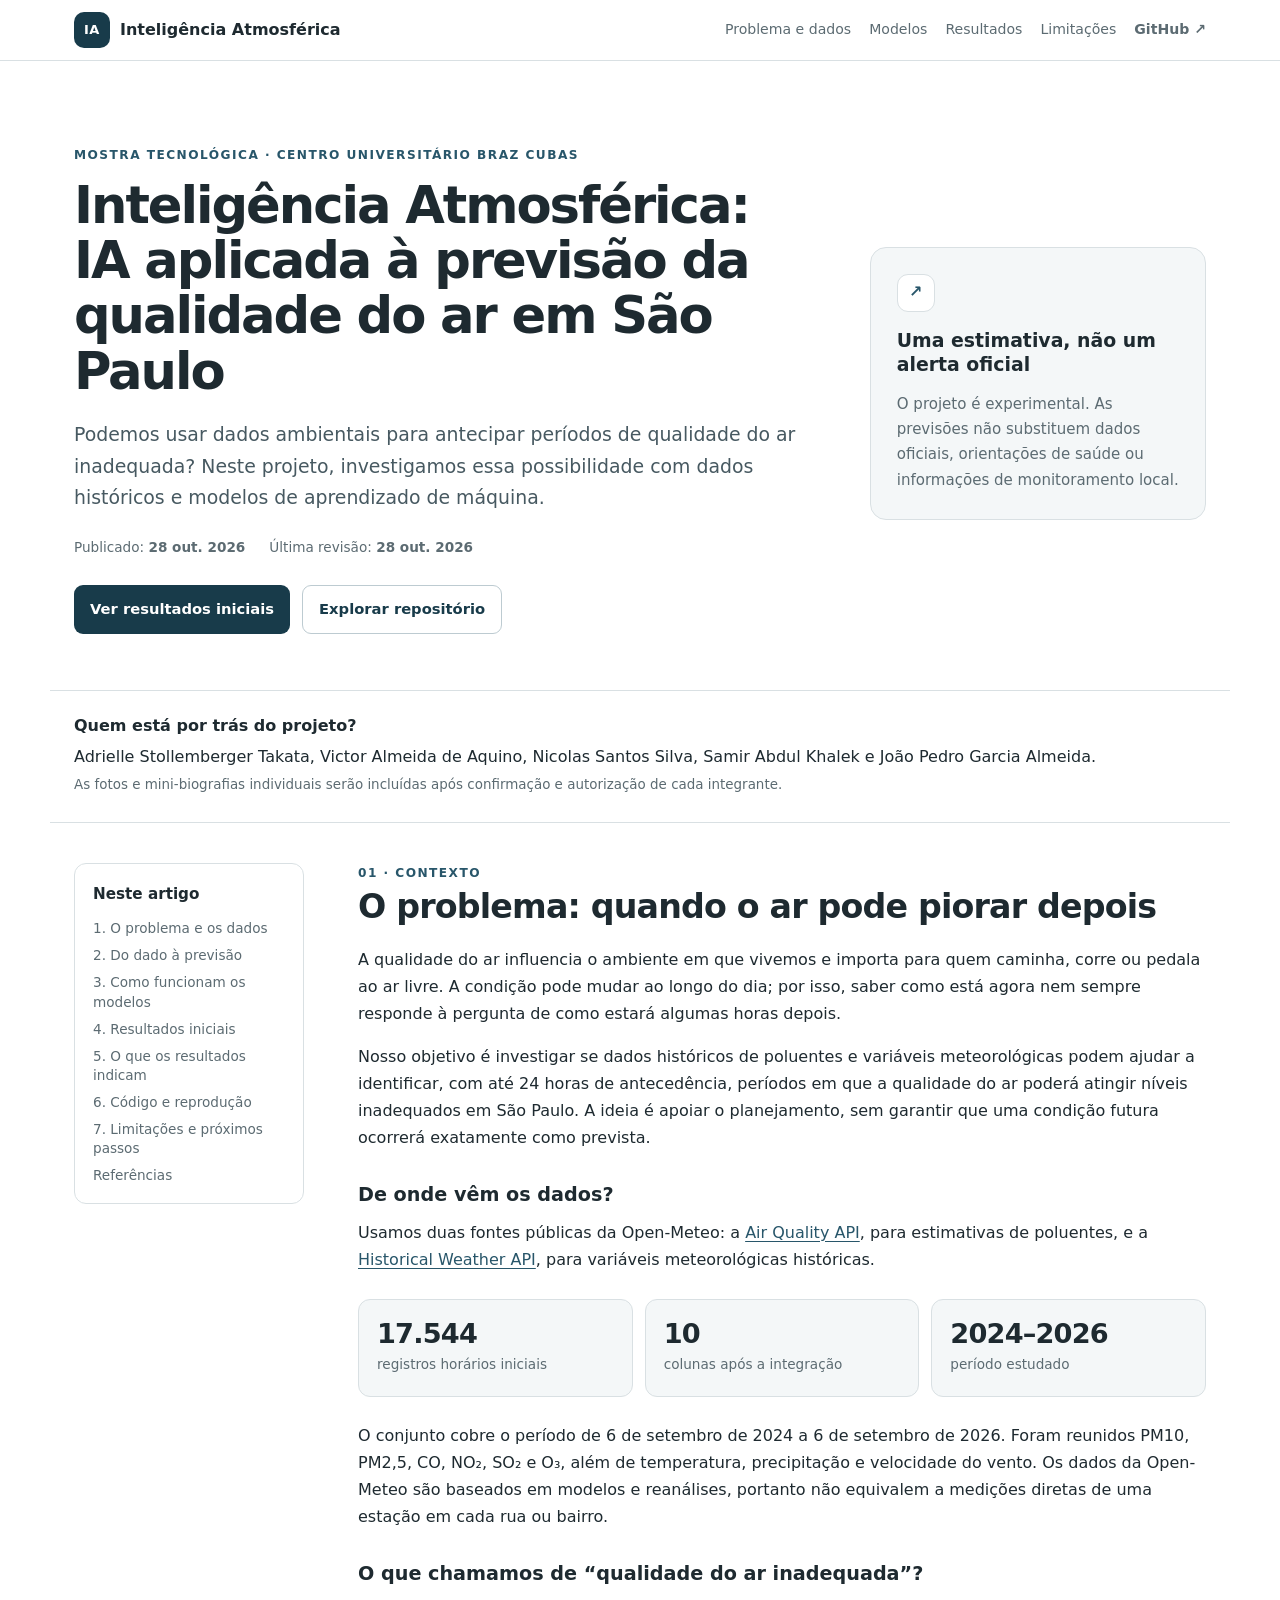
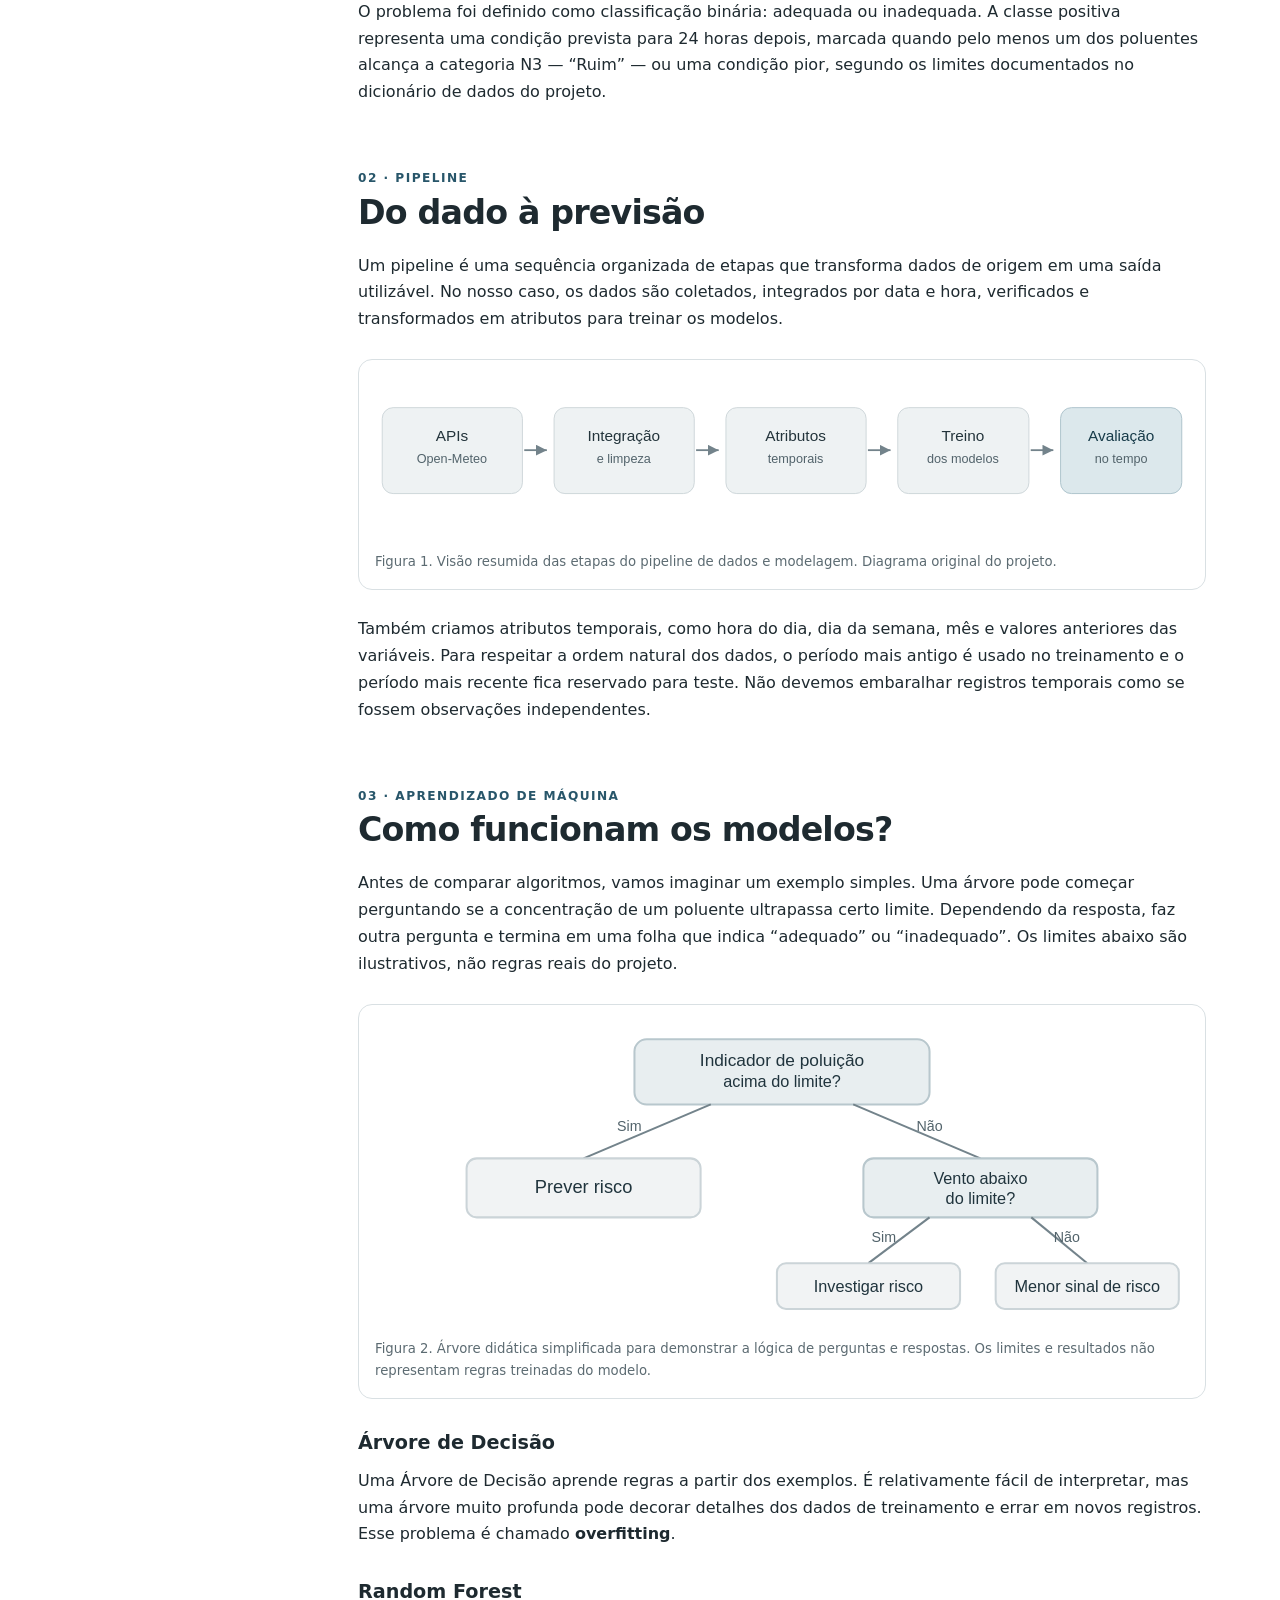
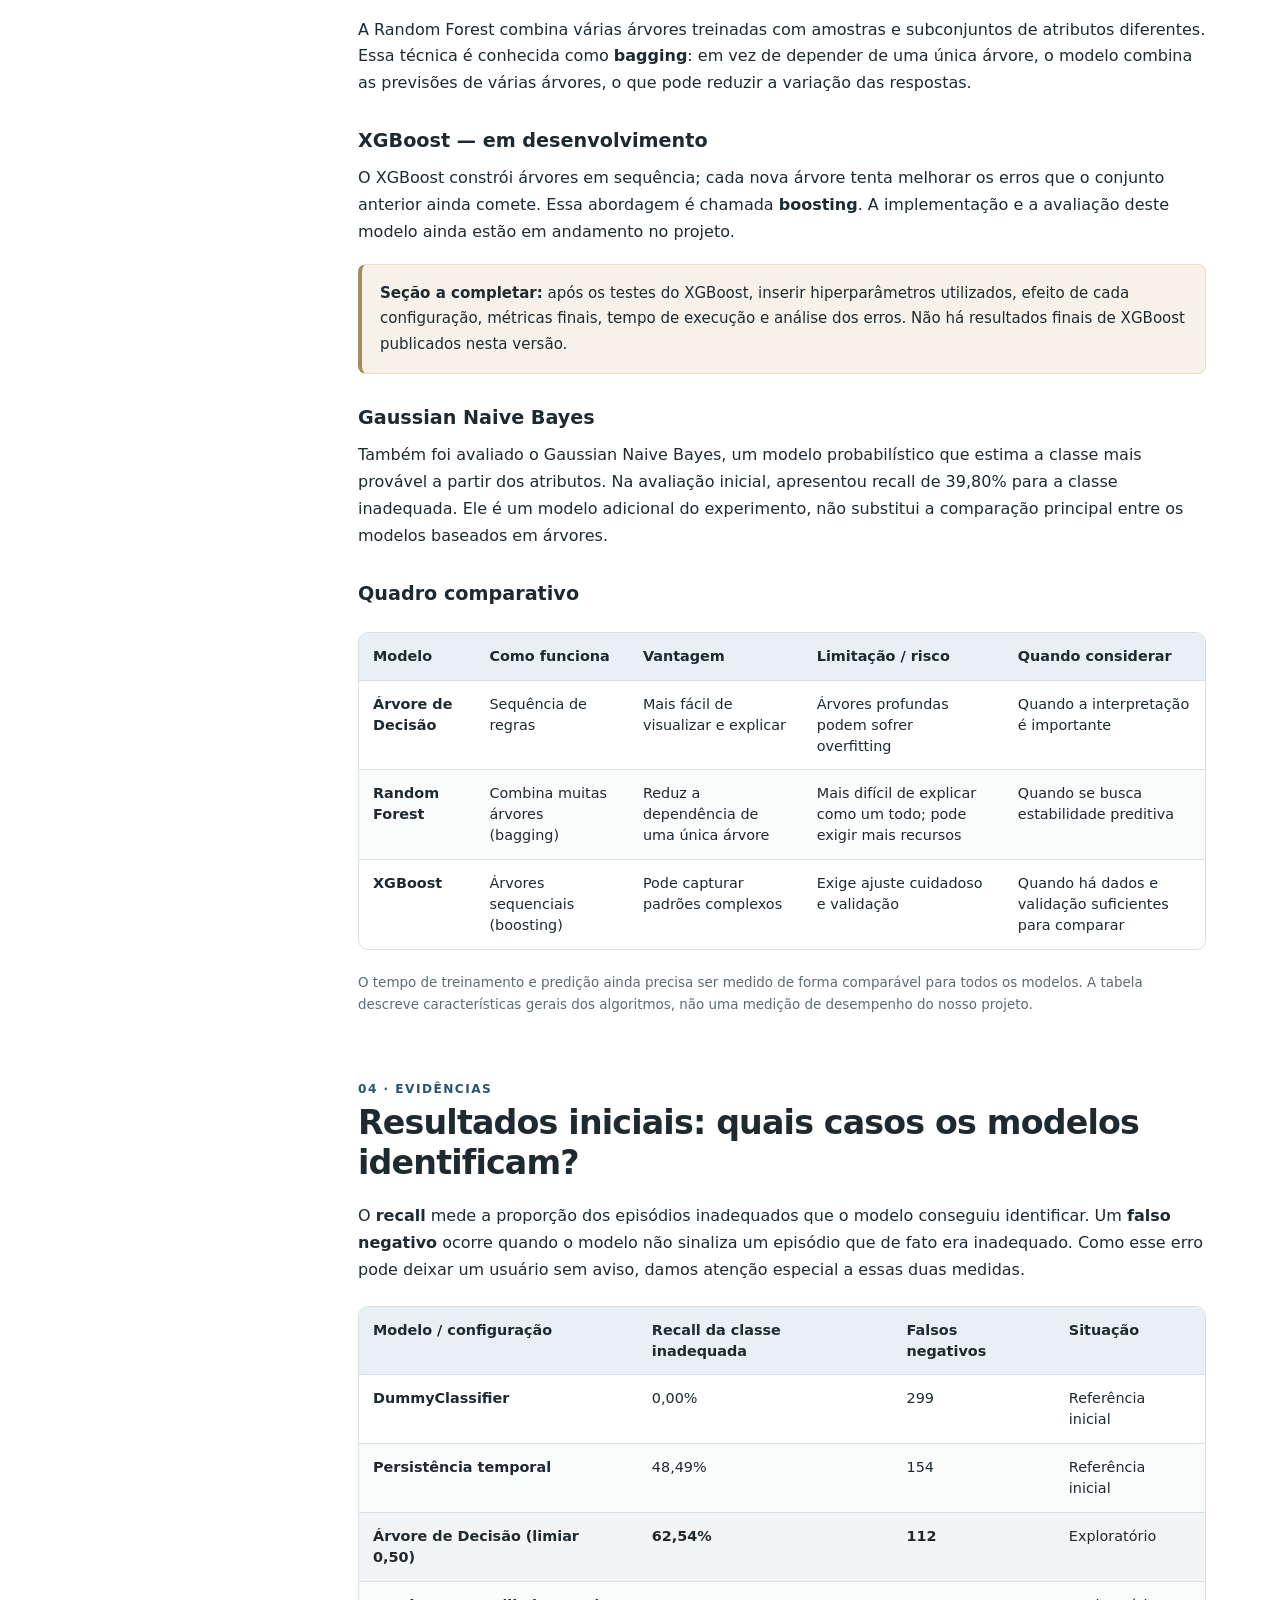
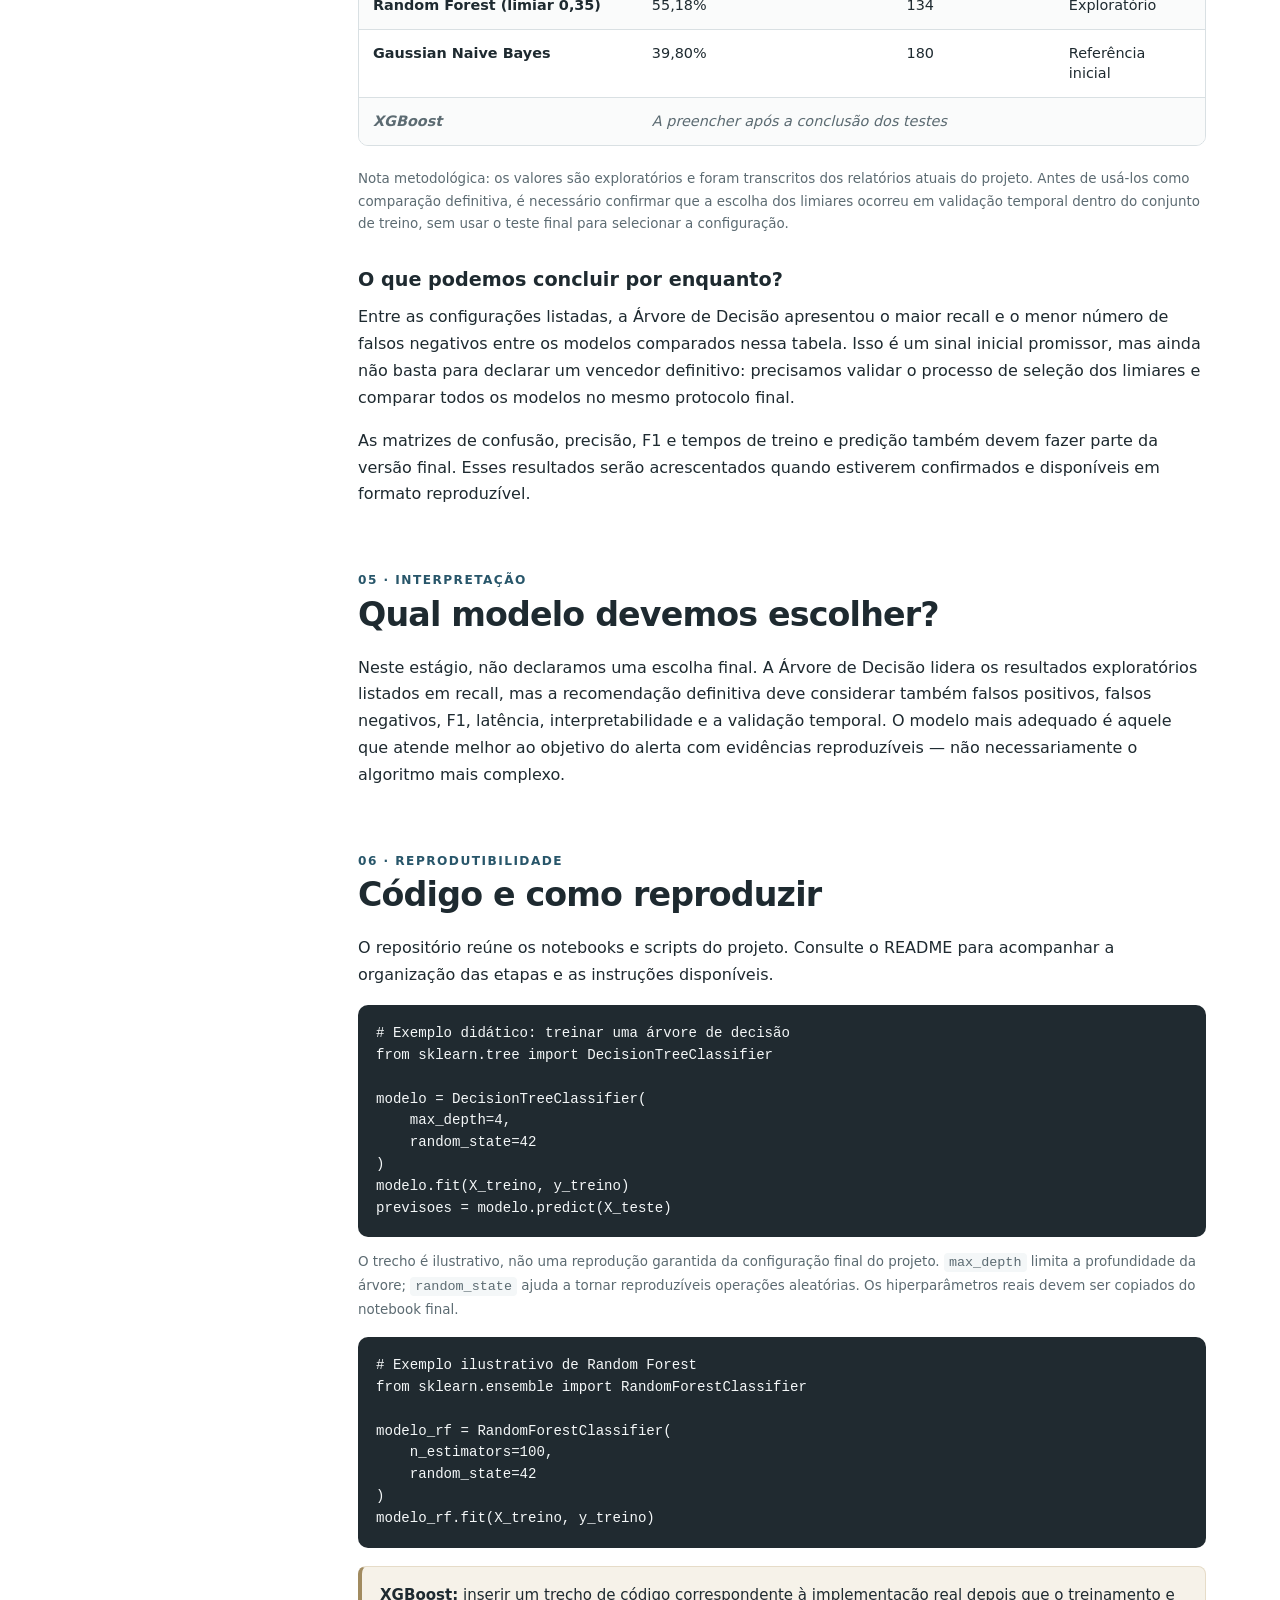
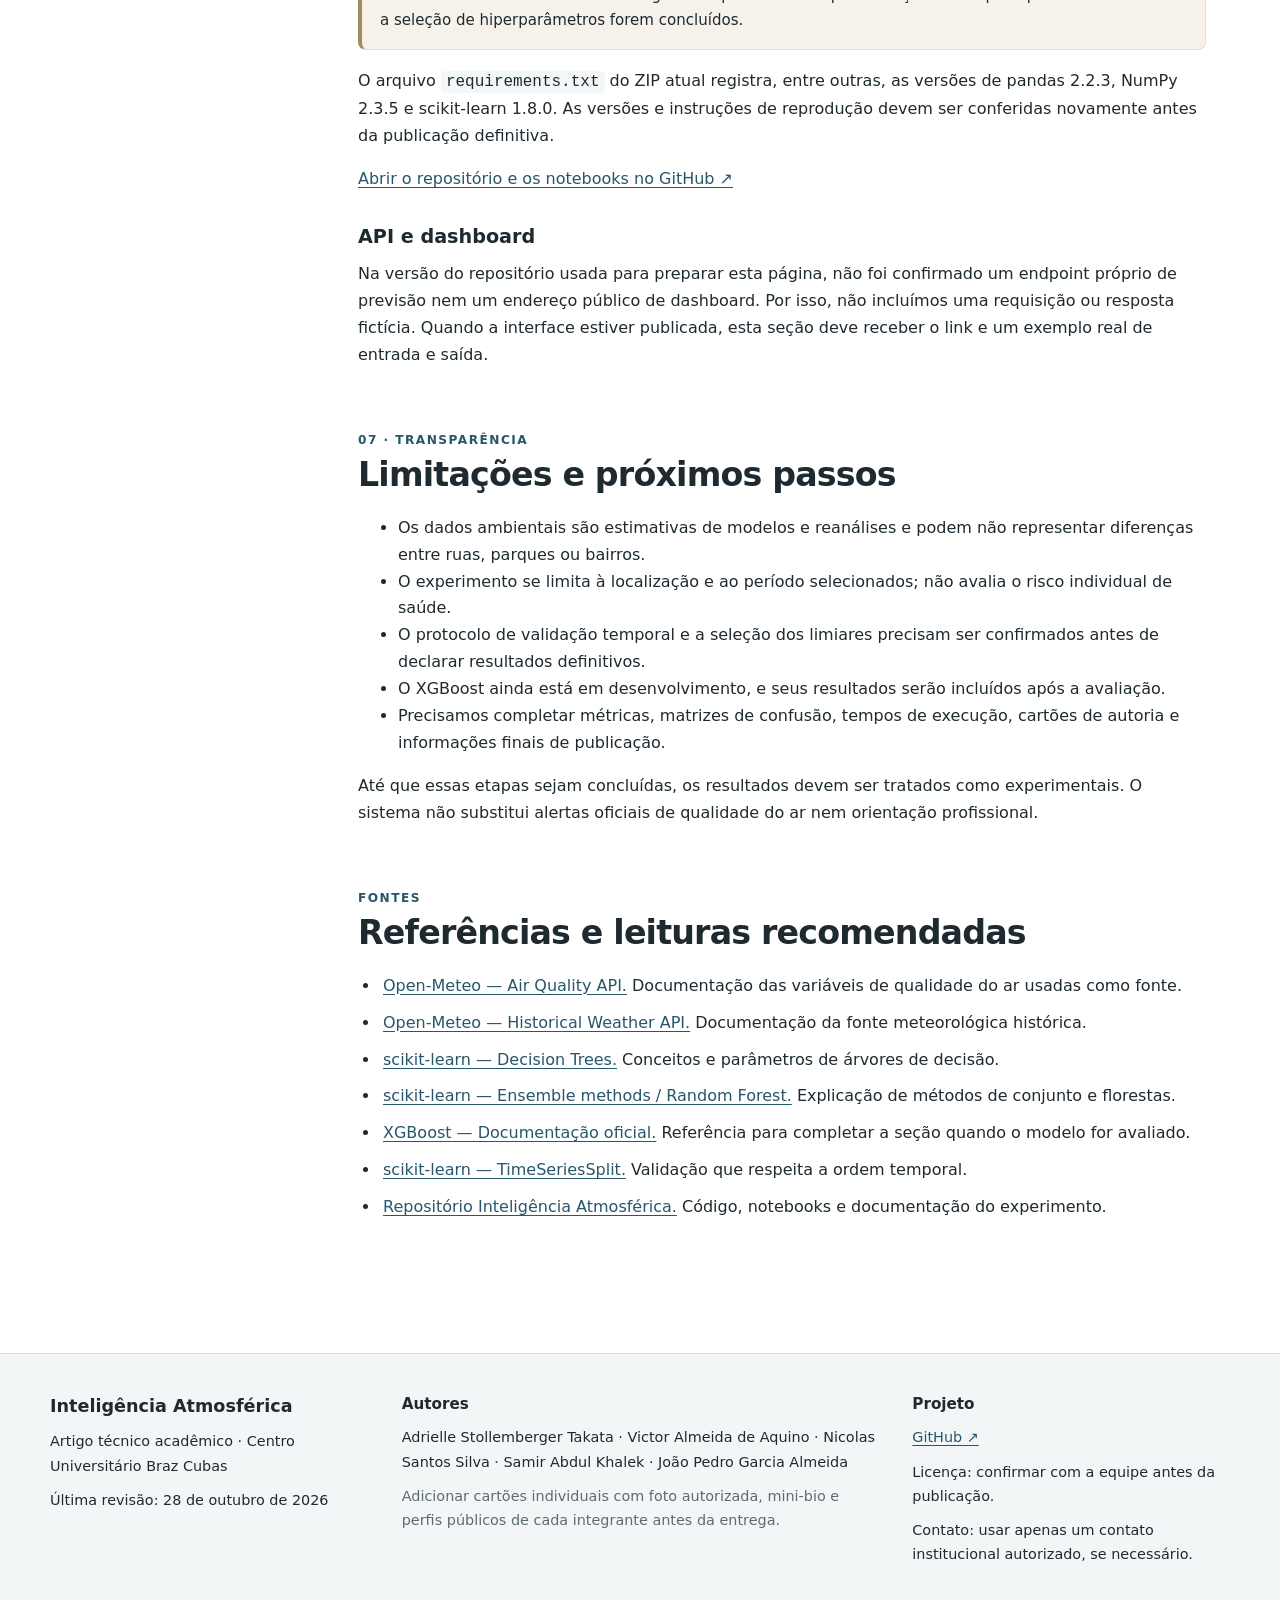
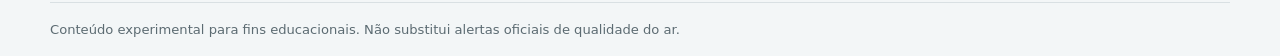
==== docs/artigo/docs/index.html @ bca24d0a "Adiciona artigo sobre inteligencia atmosferica" ====
<!doctype html>
<html lang="pt-BR">
<head>
  <meta charset="utf-8">
  <meta name="viewport" content="width=device-width, initial-scale=1">
  <meta name="description" content="Projeto acadêmico que investiga o uso de dados ambientais e aprendizado de máquina para antecipar períodos de qualidade do ar inadequada em São Paulo.">
  <title>Inteligência Atmosférica | Previsão da qualidade do ar</title>
  <link rel="stylesheet" href="assets/style.css">
</head>
<body>
  <a class="skip-link" href="#conteudo">Pular para o conteúdo</a>
  <header class="site-header">
    <div class="nav-wrap">
      <a class="brand" href="#inicio" aria-label="Inteligência Atmosférica, início">
        <span class="brand-mark" aria-hidden="true">IA</span>
        <span>Inteligência Atmosférica</span>
      </a>
      <button class="menu-toggle" aria-expanded="false" aria-controls="site-nav">Menu</button>
      <nav id="site-nav" aria-label="Navegação principal">
        <a href="#problema">Problema e dados</a>
        <a href="#modelos">Modelos</a>
        <a href="#resultados">Resultados</a>
        <a href="#limitacoes">Limitações</a>
        <a class="nav-link" href="https://github.com/Adri22K/Projeto-TrilhaB" target="_blank" rel="noopener noreferrer">GitHub ↗</a>
        <!-- Adicionar link do dashboard quando estiver publicado. -->
      </nav>
    </div>
  </header>

  <main id="conteudo">
    <section class="hero" id="inicio">
      <div class="hero-copy">
        <p class="eyebrow">Mostra Tecnológica · Centro Universitário Braz Cubas</p>
        <h1>Inteligência Atmosférica: IA aplicada à previsão da qualidade do ar em São Paulo</h1>
        <p class="hero-lead">Podemos usar dados ambientais para antecipar períodos de qualidade do ar inadequada? Neste projeto, investigamos essa possibilidade com dados históricos e modelos de aprendizado de máquina.</p>
        <div class="meta-line"><span>Publicado: <strong>28 out. 2026</strong></span><span>Última revisão: <strong>28 out. 2026</strong></span></div>
        <div class="hero-actions">
          <a class="button button-primary" href="#resultados">Ver resultados iniciais</a>
          <a class="button button-secondary" href="https://github.com/Adri22K/Projeto-TrilhaB" target="_blank" rel="noopener noreferrer">Explorar repositório</a>
        </div>
      </div>
      <aside class="hero-note">
        <span class="note-icon" aria-hidden="true">↗</span>
        <h2>Uma estimativa, não um alerta oficial</h2>
        <p>O projeto é experimental. As previsões não substituem dados oficiais, orientações de saúde ou informações de monitoramento local.</p>
      </aside>
    </section>

    <section class="authors-strip" aria-labelledby="autores-abertura">
      <h2 id="autores-abertura">Quem está por trás do projeto?</h2>
      <p>Adrielle Stollemberger Takata, Victor Almeida de Aquino, Nicolas Santos Silva, Samir Abdul Khalek e João Pedro Garcia Almeida.</p>
      <p class="small-note">As fotos e mini-biografias individuais serão incluídas após confirmação e autorização de cada integrante.</p>
    </section>

    <div class="content-grid">
      <aside class="toc">
        <h2>Neste artigo</h2>
        <nav aria-label="Índice do artigo">
          <a href="#problema">1. O problema e os dados</a>
          <a href="#pipeline">2. Do dado à previsão</a>
          <a href="#modelos">3. Como funcionam os modelos</a>
          <a href="#resultados">4. Resultados iniciais</a>
          <a href="#recomendacao">5. O que os resultados indicam</a>
          <a href="#reproducao">6. Código e reprodução</a>
          <a href="#limitacoes">7. Limitações e próximos passos</a>
          <a href="#referencias">Referências</a>
        </nav>
      </aside>

      <article class="article">
        <section id="problema">
          <p class="section-kicker">01 · Contexto</p>
          <h2>O problema: quando o ar pode piorar depois</h2>
          <p>A qualidade do ar influencia o ambiente em que vivemos e importa para quem caminha, corre ou pedala ao ar livre. A condição pode mudar ao longo do dia; por isso, saber como está agora nem sempre responde à pergunta de como estará algumas horas depois.</p>
          <p>Nosso objetivo é investigar se dados históricos de poluentes e variáveis meteorológicas podem ajudar a identificar, com até 24 horas de antecedência, períodos em que a qualidade do ar poderá atingir níveis inadequados em São Paulo. A ideia é apoiar o planejamento, sem garantir que uma condição futura ocorrerá exatamente como prevista.</p>
          <h3>De onde vêm os dados?</h3>
          <p>Usamos duas fontes públicas da Open-Meteo: a <a href="https://open-meteo.com/en/docs/air-quality-api" target="_blank" rel="noopener noreferrer">Air Quality API</a>, para estimativas de poluentes, e a <a href="https://open-meteo.com/en/docs/historical-weather-api" target="_blank" rel="noopener noreferrer">Historical Weather API</a>, para variáveis meteorológicas históricas.</p>
          <div class="stat-row">
            <div class="stat"><strong>17.544</strong><span>registros horários iniciais</span></div>
            <div class="stat"><strong>10</strong><span>colunas após a integração</span></div>
            <div class="stat"><strong>2024–2026</strong><span>período estudado</span></div>
          </div>
          <p>O conjunto cobre o período de 6 de setembro de 2024 a 6 de setembro de 2026. Foram reunidos PM10, PM2,5, CO, NO₂, SO₂ e O₃, além de temperatura, precipitação e velocidade do vento. Os dados da Open-Meteo são baseados em modelos e reanálises, portanto não equivalem a medições diretas de uma estação em cada rua ou bairro.</p>
          <h3>O que chamamos de “qualidade do ar inadequada”?</h3>
          <p>O problema foi definido como classificação binária: adequada ou inadequada. A classe positiva representa uma condição prevista para 24 horas depois, marcada quando pelo menos um dos poluentes alcança a categoria N3 — “Ruim” — ou uma condição pior, segundo os limites documentados no dicionário de dados do projeto.</p>
        </section>

        <section id="pipeline">
          <p class="section-kicker">02 · Pipeline</p>
          <h2>Do dado à previsão</h2>
          <p>Um pipeline é uma sequência organizada de etapas que transforma dados de origem em uma saída utilizável. No nosso caso, os dados são coletados, integrados por data e hora, verificados e transformados em atributos para treinar os modelos.</p>
          <figure class="diagram">
            <svg viewBox="0 0 900 180" role="img" aria-labelledby="pipeline-title pipeline-desc">
              <title id="pipeline-title">Etapas do pipeline do Inteligência Atmosférica</title>
              <desc id="pipeline-desc">Fluxo da coleta em APIs públicas para integração e tratamento, criação de atributos, treinamento e avaliação temporal dos modelos.</desc>
              <defs><marker id="arrow" markerWidth="8" markerHeight="8" refX="6" refY="3" orient="auto"><path d="M0,0 L6,3 L0,6 Z" fill="#73838b"/></marker></defs>
              <g font-family="Arial, sans-serif" font-size="17" text-anchor="middle">
                <rect x="8" y="35" width="155" height="95" rx="12" fill="#eef2f3" stroke="#cbd4d8"/><text x="85" y="72" fill="#23343b">APIs</text><text x="85" y="96" fill="#52636b" font-size="14">Open-Meteo</text>
                <path d="M165 82 H190" stroke="#73838b" stroke-width="2" marker-end="url(#arrow)"/>
                <rect x="198" y="35" width="155" height="95" rx="12" fill="#eef2f3" stroke="#cbd4d8"/><text x="275" y="72" fill="#23343b">Integração</text><text x="275" y="96" fill="#52636b" font-size="14">e limpeza</text>
                <path d="M355 82 H380" stroke="#73838b" stroke-width="2" marker-end="url(#arrow)"/>
                <rect x="388" y="35" width="155" height="95" rx="12" fill="#eef2f3" stroke="#cbd4d8"/><text x="465" y="72" fill="#23343b">Atributos</text><text x="465" y="96" fill="#52636b" font-size="14">temporais</text>
                <path d="M545 82 H570" stroke="#73838b" stroke-width="2" marker-end="url(#arrow)"/>
                <rect x="578" y="35" width="145" height="95" rx="12" fill="#eef2f3" stroke="#cbd4d8"/><text x="650" y="72" fill="#23343b">Treino</text><text x="650" y="96" fill="#52636b" font-size="14">dos modelos</text>
                <path d="M725 82 H750" stroke="#73838b" stroke-width="2" marker-end="url(#arrow)"/>
                <rect x="758" y="35" width="134" height="95" rx="12" fill="#dce8ec" stroke="#a9c0c9"/><text x="825" y="72" fill="#173b49">Avaliação</text><text x="825" y="96" fill="#52636b" font-size="14">no tempo</text>
              </g>
            </svg>
            <figcaption>Figura 1. Visão resumida das etapas do pipeline de dados e modelagem. Diagrama original do projeto.</figcaption>
          </figure>
          <p>Também criamos atributos temporais, como hora do dia, dia da semana, mês e valores anteriores das variáveis. Para respeitar a ordem natural dos dados, o período mais antigo é usado no treinamento e o período mais recente fica reservado para teste. Não devemos embaralhar registros temporais como se fossem observações independentes.</p>
        </section>

        <section id="modelos">
          <p class="section-kicker">03 · Aprendizado de máquina</p>
          <h2>Como funcionam os modelos?</h2>
          <p>Antes de comparar algoritmos, vamos imaginar um exemplo simples. Uma árvore pode começar perguntando se a concentração de um poluente ultrapassa certo limite. Dependendo da resposta, faz outra pergunta e termina em uma folha que indica “adequado” ou “inadequado”. Os limites abaixo são ilustrativos, não regras reais do projeto.</p>
          <figure class="diagram">
            <svg viewBox="0 0 800 300" role="img" aria-labelledby="tree-title tree-desc">
              <title id="tree-title">Exemplo ilustrativo de uma pequena árvore de decisão</title>
              <desc id="tree-desc">Um nó pergunta se um indicador de poluição está acima de um limite ilustrativo. Se sim, a previsão é risco; se não, pergunta se a velocidade do vento é baixa. As folhas apresentam risco ou condição possivelmente adequada.</desc>
              <g font-family="Arial, sans-serif" text-anchor="middle">
                <rect x="255" y="18" width="290" height="64" rx="12" fill="#e8eef0" stroke="#b8c7cd" stroke-width="2"/>
                <text x="400" y="44" font-size="17" fill="#20343d">Indicador de poluição</text><text x="400" y="65" font-size="16" fill="#20343d">acima do limite?</text>
                <path d="M330 82 L205 135" stroke="#73838b" stroke-width="2"/><path d="M470 82 L595 135" stroke="#73838b" stroke-width="2"/>
                <text x="250" y="108" font-size="14" fill="#52636b">Sim</text><text x="545" y="108" font-size="14" fill="#52636b">Não</text>
                <rect x="90" y="135" width="230" height="58" rx="10" fill="#f1f3f4" stroke="#cbd4d8" stroke-width="2"/><text x="205" y="169" font-size="18" fill="#20343d">Prever risco</text>
                <rect x="480" y="135" width="230" height="58" rx="10" fill="#e8eef0" stroke="#b8c7cd" stroke-width="2"/><text x="595" y="160" font-size="16" fill="#20343d">Vento abaixo</text><text x="595" y="180" font-size="16" fill="#20343d">do limite?</text>
                <path d="M545 193 L485 238" stroke="#73838b" stroke-width="2"/><path d="M645 193 L700 238" stroke="#73838b" stroke-width="2"/>
                <text x="500" y="217" font-size="14" fill="#52636b">Sim</text><text x="680" y="217" font-size="14" fill="#52636b">Não</text>
                <rect x="395" y="238" width="180" height="45" rx="9" fill="#f1f3f4" stroke="#cbd4d8" stroke-width="2"/><text x="485" y="266" font-size="16" fill="#20343d">Investigar risco</text>
                <rect x="610" y="238" width="180" height="45" rx="9" fill="#f1f3f4" stroke="#cbd4d8" stroke-width="2"/><text x="700" y="266" font-size="16" fill="#20343d">Menor sinal de risco</text>
              </g>
            </svg>
            <figcaption>Figura 2. Árvore didática simplificada para demonstrar a lógica de perguntas e respostas. Os limites e resultados não representam regras treinadas do modelo.</figcaption>
          </figure>
          <h3>Árvore de Decisão</h3>
          <p>Uma Árvore de Decisão aprende regras a partir dos exemplos. É relativamente fácil de interpretar, mas uma árvore muito profunda pode decorar detalhes dos dados de treinamento e errar em novos registros. Esse problema é chamado <strong>overfitting</strong>.</p>
          <h3>Random Forest</h3>
          <p>A Random Forest combina várias árvores treinadas com amostras e subconjuntos de atributos diferentes. Essa técnica é conhecida como <strong>bagging</strong>: em vez de depender de uma única árvore, o modelo combina as previsões de várias árvores, o que pode reduzir a variação das respostas.</p>
          <h3>XGBoost — em desenvolvimento</h3>
          <p>O XGBoost constrói árvores em sequência; cada nova árvore tenta melhorar os erros que o conjunto anterior ainda comete. Essa abordagem é chamada <strong>boosting</strong>. A implementação e a avaliação deste modelo ainda estão em andamento no projeto.</p>
          <div class="pending-box"><strong>Seção a completar:</strong> após os testes do XGBoost, inserir hiperparâmetros utilizados, efeito de cada configuração, métricas finais, tempo de execução e análise dos erros. Não há resultados finais de XGBoost publicados nesta versão.</div>
          <h3>Gaussian Naive Bayes</h3>
          <p>Também foi avaliado o Gaussian Naive Bayes, um modelo probabilístico que estima a classe mais provável a partir dos atributos. Na avaliação inicial, apresentou recall de 39,80% para a classe inadequada. Ele é um modelo adicional do experimento, não substitui a comparação principal entre os modelos baseados em árvores.</p>
          <h3>Quadro comparativo</h3>
          <div class="table-wrap">
            <table>
              <thead><tr><th>Modelo</th><th>Como funciona</th><th>Vantagem</th><th>Limitação / risco</th><th>Quando considerar</th></tr></thead>
              <tbody>
                <tr><th>Árvore de Decisão</th><td>Sequência de regras</td><td>Mais fácil de visualizar e explicar</td><td>Árvores profundas podem sofrer overfitting</td><td>Quando a interpretação é importante</td></tr>
                <tr><th>Random Forest</th><td>Combina muitas árvores (bagging)</td><td>Reduz a dependência de uma única árvore</td><td>Mais difícil de explicar como um todo; pode exigir mais recursos</td><td>Quando se busca estabilidade preditiva</td></tr>
                <tr><th>XGBoost</th><td>Árvores sequenciais (boosting)</td><td>Pode capturar padrões complexos</td><td>Exige ajuste cuidadoso e validação</td><td>Quando há dados e validação suficientes para comparar</td></tr>
              </tbody>
            </table>
          </div>
          <p class="small-note">O tempo de treinamento e predição ainda precisa ser medido de forma comparável para todos os modelos. A tabela descreve características gerais dos algoritmos, não uma medição de desempenho do nosso projeto.</p>
        </section>

        <section id="resultados">
          <p class="section-kicker">04 · Evidências</p>
          <h2>Resultados iniciais: quais casos os modelos identificam?</h2>
          <p>O <strong>recall</strong> mede a proporção dos episódios inadequados que o modelo conseguiu identificar. Um <strong>falso negativo</strong> ocorre quando o modelo não sinaliza um episódio que de fato era inadequado. Como esse erro pode deixar um usuário sem aviso, damos atenção especial a essas duas medidas.</p>
          <div class="table-wrap">
            <table>
              <thead><tr><th>Modelo / configuração</th><th>Recall da classe inadequada</th><th>Falsos negativos</th><th>Situação</th></tr></thead>
              <tbody>
                <tr><th>DummyClassifier</th><td>0,00%</td><td>299</td><td>Referência inicial</td></tr>
                <tr><th>Persistência temporal</th><td>48,49%</td><td>154</td><td>Referência inicial</td></tr>
                <tr class="highlight"><th>Árvore de Decisão (limiar 0,50)</th><td><strong>62,54%</strong></td><td><strong>112</strong></td><td>Exploratório</td></tr>
                <tr><th>Random Forest (limiar 0,35)</th><td>55,18%</td><td>134</td><td>Exploratório</td></tr>
                <tr><th>Gaussian Naive Bayes</th><td>39,80%</td><td>180</td><td>Referência inicial</td></tr>
                <tr class="pending-row"><th>XGBoost</th><td colspan="3">A preencher após a conclusão dos testes</td></tr>
              </tbody>
            </table>
          </div>
          <p class="small-note">Nota metodológica: os valores são exploratórios e foram transcritos dos relatórios atuais do projeto. Antes de usá-los como comparação definitiva, é necessário confirmar que a escolha dos limiares ocorreu em validação temporal dentro do conjunto de treino, sem usar o teste final para selecionar a configuração.</p>
          <h3>O que podemos concluir por enquanto?</h3>
          <p>Entre as configurações listadas, a Árvore de Decisão apresentou o maior recall e o menor número de falsos negativos entre os modelos comparados nessa tabela. Isso é um sinal inicial promissor, mas ainda não basta para declarar um vencedor definitivo: precisamos validar o processo de seleção dos limiares e comparar todos os modelos no mesmo protocolo final.</p>
          <p>As matrizes de confusão, precisão, F1 e tempos de treino e predição também devem fazer parte da versão final. Esses resultados serão acrescentados quando estiverem confirmados e disponíveis em formato reproduzível.</p>
        </section>

        <section id="recomendacao">
          <p class="section-kicker">05 · Interpretação</p>
          <h2>Qual modelo devemos escolher?</h2>
          <p>Neste estágio, não declaramos uma escolha final. A Árvore de Decisão lidera os resultados exploratórios listados em recall, mas a recomendação definitiva deve considerar também falsos positivos, falsos negativos, F1, latência, interpretabilidade e a validação temporal. O modelo mais adequado é aquele que atende melhor ao objetivo do alerta com evidências reproduzíveis — não necessariamente o algoritmo mais complexo.</p>
        </section>

        <section id="reproducao">
          <p class="section-kicker">06 · Reprodutibilidade</p>
          <h2>Código e como reproduzir</h2>
          <p>O repositório reúne os notebooks e scripts do projeto. Consulte o README para acompanhar a organização das etapas e as instruções disponíveis.</p>
          <pre><code># Exemplo didático: treinar uma árvore de decisão
from sklearn.tree import DecisionTreeClassifier

modelo = DecisionTreeClassifier(
    max_depth=4,
    random_state=42
)
modelo.fit(X_treino, y_treino)
previsoes = modelo.predict(X_teste)</code></pre>
          <p class="small-note">O trecho é ilustrativo, não uma reprodução garantida da configuração final do projeto. <code>max_depth</code> limita a profundidade da árvore; <code>random_state</code> ajuda a tornar reproduzíveis operações aleatórias. Os hiperparâmetros reais devem ser copiados do notebook final.</p>
          <pre><code># Exemplo ilustrativo de Random Forest
from sklearn.ensemble import RandomForestClassifier

modelo_rf = RandomForestClassifier(
    n_estimators=100,
    random_state=42
)
modelo_rf.fit(X_treino, y_treino)</code></pre>
          <div class="pending-box"><strong>XGBoost:</strong> inserir um trecho de código correspondente à implementação real depois que o treinamento e a seleção de hiperparâmetros forem concluídos.</div>
          <p>O arquivo <code>requirements.txt</code> do ZIP atual registra, entre outras, as versões de pandas 2.2.3, NumPy 2.3.5 e scikit-learn 1.8.0. As versões e instruções de reprodução devem ser conferidas novamente antes da publicação definitiva.</p>
          <p><a class="text-link" href="https://github.com/Adri22K/Projeto-TrilhaB" target="_blank" rel="noopener noreferrer">Abrir o repositório e os notebooks no GitHub ↗</a></p>
          <h3>API e dashboard</h3>
          <p>Na versão do repositório usada para preparar esta página, não foi confirmado um endpoint próprio de previsão nem um endereço público de dashboard. Por isso, não incluímos uma requisição ou resposta fictícia. Quando a interface estiver publicada, esta seção deve receber o link e um exemplo real de entrada e saída.</p>
        </section>

        <section id="limitacoes">
          <p class="section-kicker">07 · Transparência</p>
          <h2>Limitações e próximos passos</h2>
          <ul>
            <li>Os dados ambientais são estimativas de modelos e reanálises e podem não representar diferenças entre ruas, parques ou bairros.</li>
            <li>O experimento se limita à localização e ao período selecionados; não avalia o risco individual de saúde.</li>
            <li>O protocolo de validação temporal e a seleção dos limiares precisam ser confirmados antes de declarar resultados definitivos.</li>
            <li>O XGBoost ainda está em desenvolvimento, e seus resultados serão incluídos após a avaliação.</li>
            <li>Precisamos completar métricas, matrizes de confusão, tempos de execução, cartões de autoria e informações finais de publicação.</li>
          </ul>
          <p>Até que essas etapas sejam concluídas, os resultados devem ser tratados como experimentais. O sistema não substitui alertas oficiais de qualidade do ar nem orientação profissional.</p>
        </section>

        <section id="referencias">
          <p class="section-kicker">Fontes</p>
          <h2>Referências e leituras recomendadas</h2>
          <ul class="reference-list">
            <li><a href="https://open-meteo.com/en/docs/air-quality-api" target="_blank" rel="noopener noreferrer">Open-Meteo — Air Quality API.</a> Documentação das variáveis de qualidade do ar usadas como fonte.</li>
            <li><a href="https://open-meteo.com/en/docs/historical-weather-api" target="_blank" rel="noopener noreferrer">Open-Meteo — Historical Weather API.</a> Documentação da fonte meteorológica histórica.</li>
            <li><a href="https://scikit-learn.org/stable/modules/tree.html" target="_blank" rel="noopener noreferrer">scikit-learn — Decision Trees.</a> Conceitos e parâmetros de árvores de decisão.</li>
            <li><a href="https://scikit-learn.org/stable/modules/ensemble.html#forest" target="_blank" rel="noopener noreferrer">scikit-learn — Ensemble methods / Random Forest.</a> Explicação de métodos de conjunto e florestas.</li>
            <li><a href="https://xgboost.readthedocs.io/" target="_blank" rel="noopener noreferrer">XGBoost — Documentação oficial.</a> Referência para completar a seção quando o modelo for avaliado.</li>
            <li><a href="https://scikit-learn.org/stable/modules/generated/sklearn.model_selection.TimeSeriesSplit.html" target="_blank" rel="noopener noreferrer">scikit-learn — TimeSeriesSplit.</a> Validação que respeita a ordem temporal.</li>
            <li><a href="https://github.com/Adri22K/Projeto-TrilhaB" target="_blank" rel="noopener noreferrer">Repositório Inteligência Atmosférica.</a> Código, notebooks e documentação do experimento.</li>
          </ul>
        </section>
      </article>
    </div>
  </main>

  <footer class="site-footer">
    <div class="footer-grid">
      <div>
        <h2>Inteligência Atmosférica</h2>
        <p>Artigo técnico acadêmico · Centro Universitário Braz Cubas</p>
        <p>Última revisão: 28 de outubro de 2026</p>
      </div>
      <div>
        <h3>Autores</h3>
        <p>Adrielle Stollemberger Takata · Victor Almeida de Aquino · Nicolas Santos Silva · Samir Abdul Khalek · João Pedro Garcia Almeida</p>
        <p class="small-note">Adicionar cartões individuais com foto autorizada, mini-bio e perfis públicos de cada integrante antes da entrega.</p>
      </div>
      <div>
        <h3>Projeto</h3>
        <p><a href="https://github.com/Adri22K/Projeto-TrilhaB" target="_blank" rel="noopener noreferrer">GitHub ↗</a></p>
        <p>Licença: confirmar com a equipe antes da publicação.</p>
        <p>Contato: usar apenas um contato institucional autorizado, se necessário.</p>
      </div>
    </div>
    <p class="footer-bottom">Conteúdo experimental para fins educacionais. Não substitui alertas oficiais de qualidade do ar.</p>
  </footer>
  <script src="assets/script.js"></script>
</body>
</html>
---- docs/artigo/docs/assets/style.css ----
/* Inteligência Atmosférica — estilos responsivos para GitHub Pages */
:root {
  --ink: #1e2a30;
  --muted: #5c6b72;
  --line: #d9e0e3;
  --paper: #ffffff;
  --soft: #f4f7f8;
  --soft-blue: #e8f0f3;
  --accent: #28566a;
  --accent-dark: #183b4a;
  --warning: #f6f2e9;
  --max: 1180px;
}
* { box-sizing: border-box; }
html { scroll-behavior: smooth; scroll-padding-top: 88px; }
body { margin: 0; font-family: system-ui, -apple-system, BlinkMacSystemFont, "Segoe UI", sans-serif; color: var(--ink); background: var(--paper); line-height: 1.68; }
a { color: var(--accent); text-underline-offset: 3px; }
a:hover { color: var(--accent-dark); }
a:focus-visible, button:focus-visible { outline: 3px solid #8aaab7; outline-offset: 3px; }
.skip-link { position: absolute; left: -9999px; top: 8px; padding: 8px 12px; background: white; z-index: 100; }
.skip-link:focus { left: 8px; }
.site-header { background: rgba(255,255,255,.97); border-bottom: 1px solid var(--line); position: sticky; top: 0; z-index: 20; }
.nav-wrap { max-width: var(--max); margin: auto; padding: 12px 24px; display: flex; gap: 24px; align-items: center; justify-content: space-between; }
.brand { display: flex; align-items: center; gap: 10px; color: var(--ink); font-weight: 750; text-decoration: none; white-space: nowrap; }
.brand-mark { display: grid; place-items: center; width: 36px; height: 36px; border-radius: 10px; background: var(--accent-dark); color: white; font-size: 13px; letter-spacing: .04em; }
#site-nav { display: flex; align-items: center; gap: 18px; }
#site-nav a { font-size: .88rem; text-decoration: none; color: var(--muted); }
#site-nav a:hover { color: var(--accent-dark); }
.nav-link { font-weight: 700; }
.menu-toggle { display: none; background: white; border: 1px solid var(--line); border-radius: 8px; padding: 7px 10px; color: var(--ink); }
.hero { max-width: var(--max); margin: 0 auto; padding: 72px 24px 56px; display: grid; grid-template-columns: minmax(0, 1.65fr) minmax(250px, .75fr); gap: 56px; align-items: center; }
.eyebrow, .section-kicker { color: var(--accent); text-transform: uppercase; letter-spacing: .12em; font-size: .76rem; font-weight: 800; }
h1 { font-size: clamp(2.3rem, 4vw, 4rem); line-height: 1.08; letter-spacing: -.04em; margin: 12px 0 20px; max-width: 850px; }
.hero-lead { color: #475961; font-size: 1.18rem; max-width: 780px; }
.meta-line { display: flex; gap: 24px; flex-wrap: wrap; color: var(--muted); font-size: .85rem; margin: 22px 0; }
.hero-actions { display: flex; gap: 12px; flex-wrap: wrap; margin-top: 26px; }
.button { display: inline-flex; align-items: center; justify-content: center; padding: 11px 16px; border-radius: 9px; text-decoration: none; font-weight: 700; font-size: .92rem; }
.button-primary { color: white; background: var(--accent-dark); }
.button-primary:hover { color: white; background: #254f60; }
.button-secondary { color: var(--accent-dark); border: 1px solid #bdcbd1; background: white; }
.hero-note { background: var(--soft); border: 1px solid var(--line); border-radius: 16px; padding: 26px; }
.note-icon { display: inline-grid; place-items: center; width: 38px; height: 38px; background: white; border: 1px solid var(--line); border-radius: 11px; color: var(--accent); font-weight: 800; }
.hero-note h2 { font-size: 1.18rem; line-height: 1.3; margin: 16px 0 8px; }
.hero-note p { color: var(--muted); margin-bottom: 0; font-size: .94rem; }
.authors-strip { max-width: var(--max); margin: 0 auto 40px; padding: 22px 24px; border-top: 1px solid var(--line); border-bottom: 1px solid var(--line); }
.authors-strip h2 { font-size: 1rem; margin: 0 0 5px; }
.authors-strip p { margin: 3px 0; }
.small-note { color: var(--muted); font-size: .84rem; }
.content-grid { max-width: var(--max); margin: 0 auto; padding: 0 24px 70px; display: grid; grid-template-columns: 230px minmax(0, 1fr); gap: 54px; align-items: start; }
.toc { position: sticky; top: 88px; border: 1px solid var(--line); border-radius: 12px; padding: 18px; background: #fff; }
.toc h2 { font-size: .95rem; margin: 0 0 12px; }
.toc nav { display: grid; gap: 8px; }
.toc a { color: var(--muted); text-decoration: none; font-size: .85rem; line-height: 1.4; }
.toc a:hover { color: var(--accent); text-decoration: underline; }
.article { min-width: 0; }
.article section { margin-bottom: 62px; }
.article h2 { font-size: clamp(1.7rem, 2.6vw, 2.35rem); line-height: 1.2; letter-spacing: -.025em; margin: 4px 0 20px; }
.article h3 { font-size: 1.2rem; margin: 28px 0 8px; }
.article p { margin: 0 0 16px; }
.section-kicker { margin-bottom: 4px !important; }
.stat-row { display: grid; grid-template-columns: repeat(3, 1fr); gap: 12px; margin: 26px 0; }
.stat { background: var(--soft); border: 1px solid var(--line); padding: 18px; border-radius: 12px; }
.stat strong { display: block; font-size: 1.7rem; line-height: 1.2; letter-spacing: -.03em; }
.stat span { color: var(--muted); font-size: .85rem; }
.diagram { margin: 26px 0; padding: 16px; border: 1px solid var(--line); border-radius: 14px; background: #fff; }
.diagram svg { display: block; width: 100%; height: auto; }
figcaption { color: var(--muted); font-size: .83rem; margin-top: 12px; }
.pending-box { padding: 16px 18px; background: var(--warning); border: 1px solid #e6dcc8; border-left: 4px solid #a18b60; border-radius: 8px; margin: 18px 0; font-size: .94rem; }
.table-wrap { overflow-x: auto; margin: 22px 0; border: 1px solid var(--line); border-radius: 10px; }
table { width: 100%; border-collapse: collapse; font-size: .9rem; line-height: 1.45; }
th, td { text-align: left; vertical-align: top; padding: 13px 14px; border-bottom: 1px solid var(--line); }
thead th { background: var(--soft-blue); font-weight: 750; }
tbody tr:nth-child(even) { background: #fafbfb; }
tbody tr:last-child th, tbody tr:last-child td { border-bottom: 0; }
.highlight { background: #f1f5f6 !important; }
.pending-row { color: var(--muted); font-style: italic; }
pre { overflow-x: auto; padding: 18px; border-radius: 10px; background: #202a30; color: #f4f7f8; line-height: 1.55; font-size: .88rem; }
code { font-family: ui-monospace, SFMono-Regular, Menlo, Consolas, monospace; }
:not(pre) > code { background: var(--soft); padding: 2px 5px; border-radius: 4px; }
.reference-list { padding-left: 22px; }
.reference-list li { padding-left: 3px; margin-bottom: 10px; }
.site-footer { background: #f3f6f7; border-top: 1px solid var(--line); padding: 38px 24px 18px; }
.footer-grid { max-width: var(--max); margin: auto; display: grid; grid-template-columns: 1fr 1.5fr 1fr; gap: 34px; }
.footer-grid h2 { font-size: 1.1rem; margin: 0 0 8px; }
.footer-grid h3 { font-size: .95rem; margin: 0 0 8px; }
.footer-grid p { margin: 4px 0 10px; font-size: .9rem; }
.footer-bottom { max-width: var(--max); margin: 26px auto 0; padding-top: 16px; border-top: 1px solid var(--line); color: var(--muted); font-size: .82rem; }
@media (max-width: 920px) {
  .nav-wrap { flex-wrap: wrap; }
  .menu-toggle { display: block; }
  #site-nav { display: none; width: 100%; flex-direction: column; align-items: flex-start; gap: 12px; padding: 10px 0 4px; }
  #site-nav.open { display: flex; }
  .hero { grid-template-columns: 1fr; gap: 28px; padding-top: 46px; }
  .hero-note { max-width: 680px; }
  .content-grid { grid-template-columns: 1fr; gap: 28px; }
  .toc { position: static; }
  .toc nav { grid-template-columns: repeat(2, minmax(0, 1fr)); }
  .footer-grid { grid-template-columns: 1fr 1fr; }
}
@media (max-width: 580px) {
  .hero { padding: 38px 18px 32px; }
  .nav-wrap, .content-grid, .authors-strip { padding-left: 18px; padding-right: 18px; }
  h1 { font-size: 2.35rem; }
  .stat-row { grid-template-columns: 1fr; }
  .toc nav { grid-template-columns: 1fr; }
  .footer-grid { grid-template-columns: 1fr; gap: 18px; }
  th, td { padding: 10px; min-width: 100px; }
  .diagram { padding: 8px; }
}
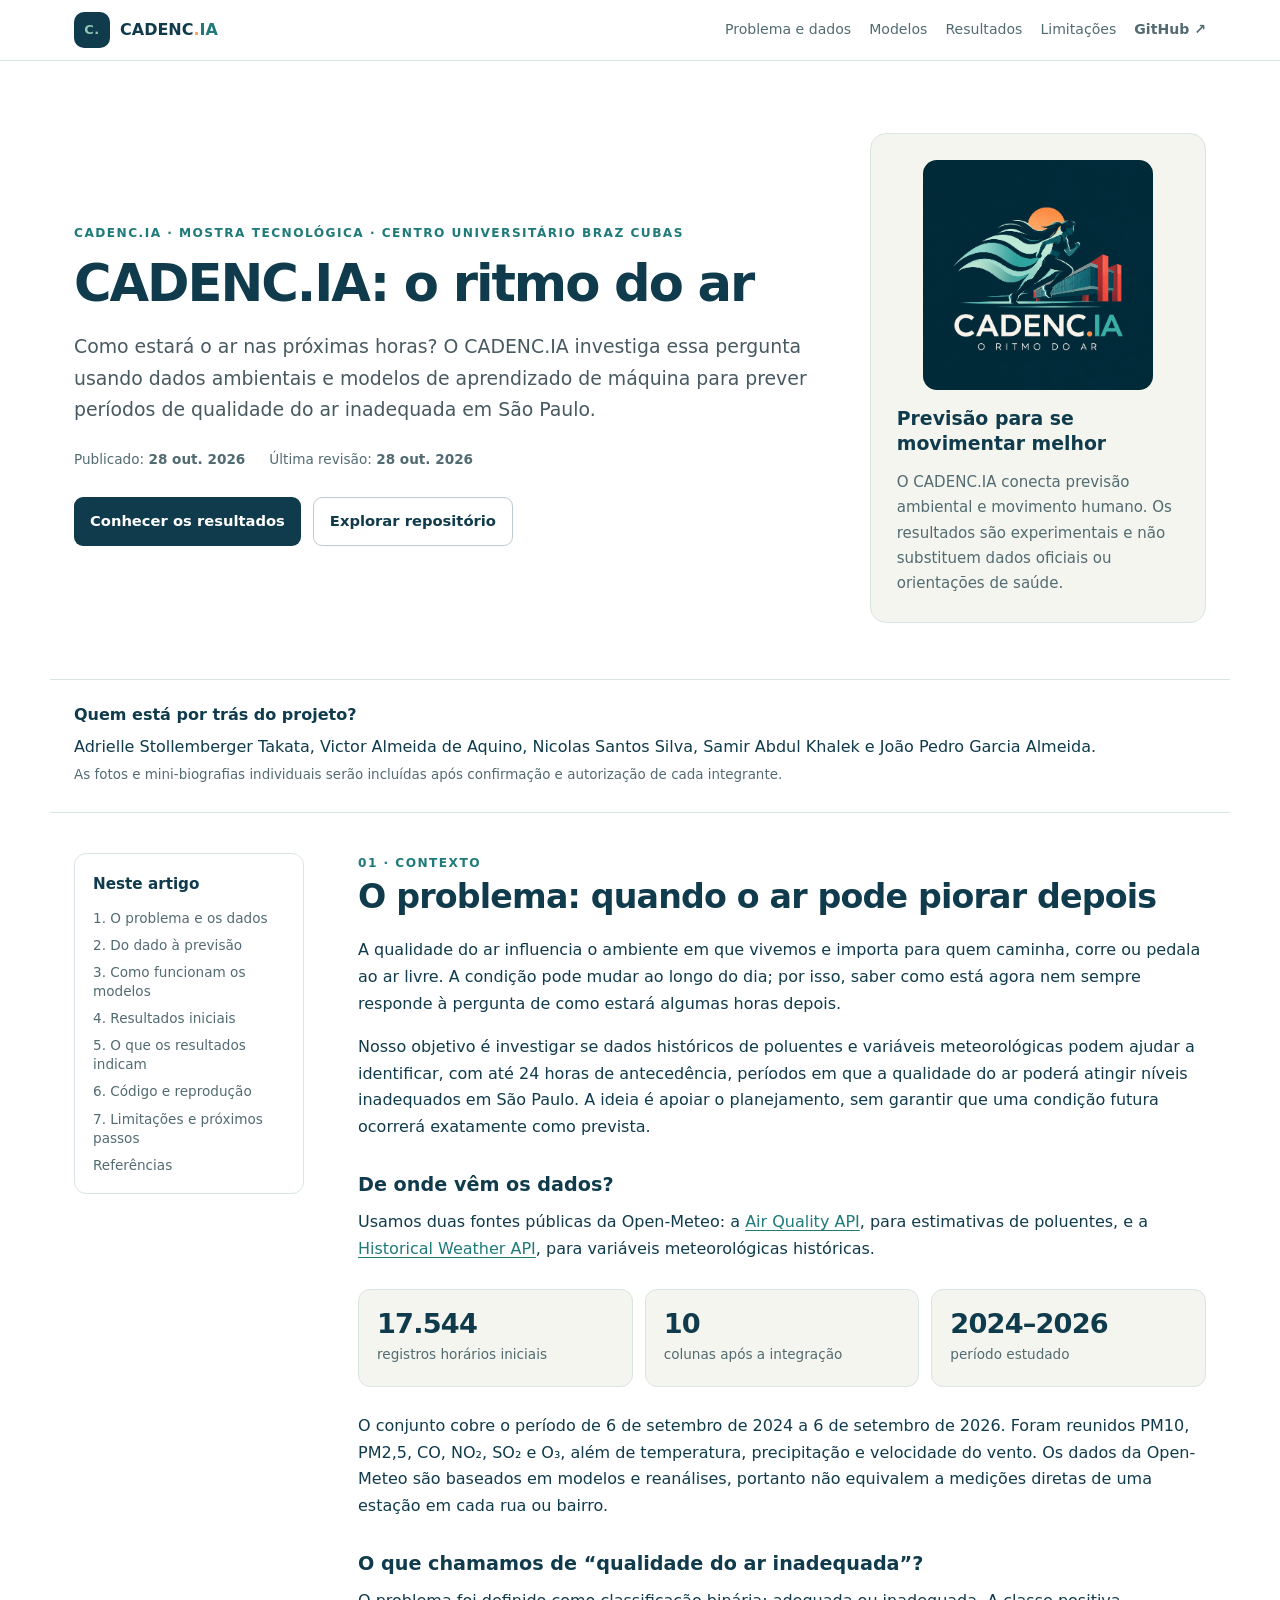
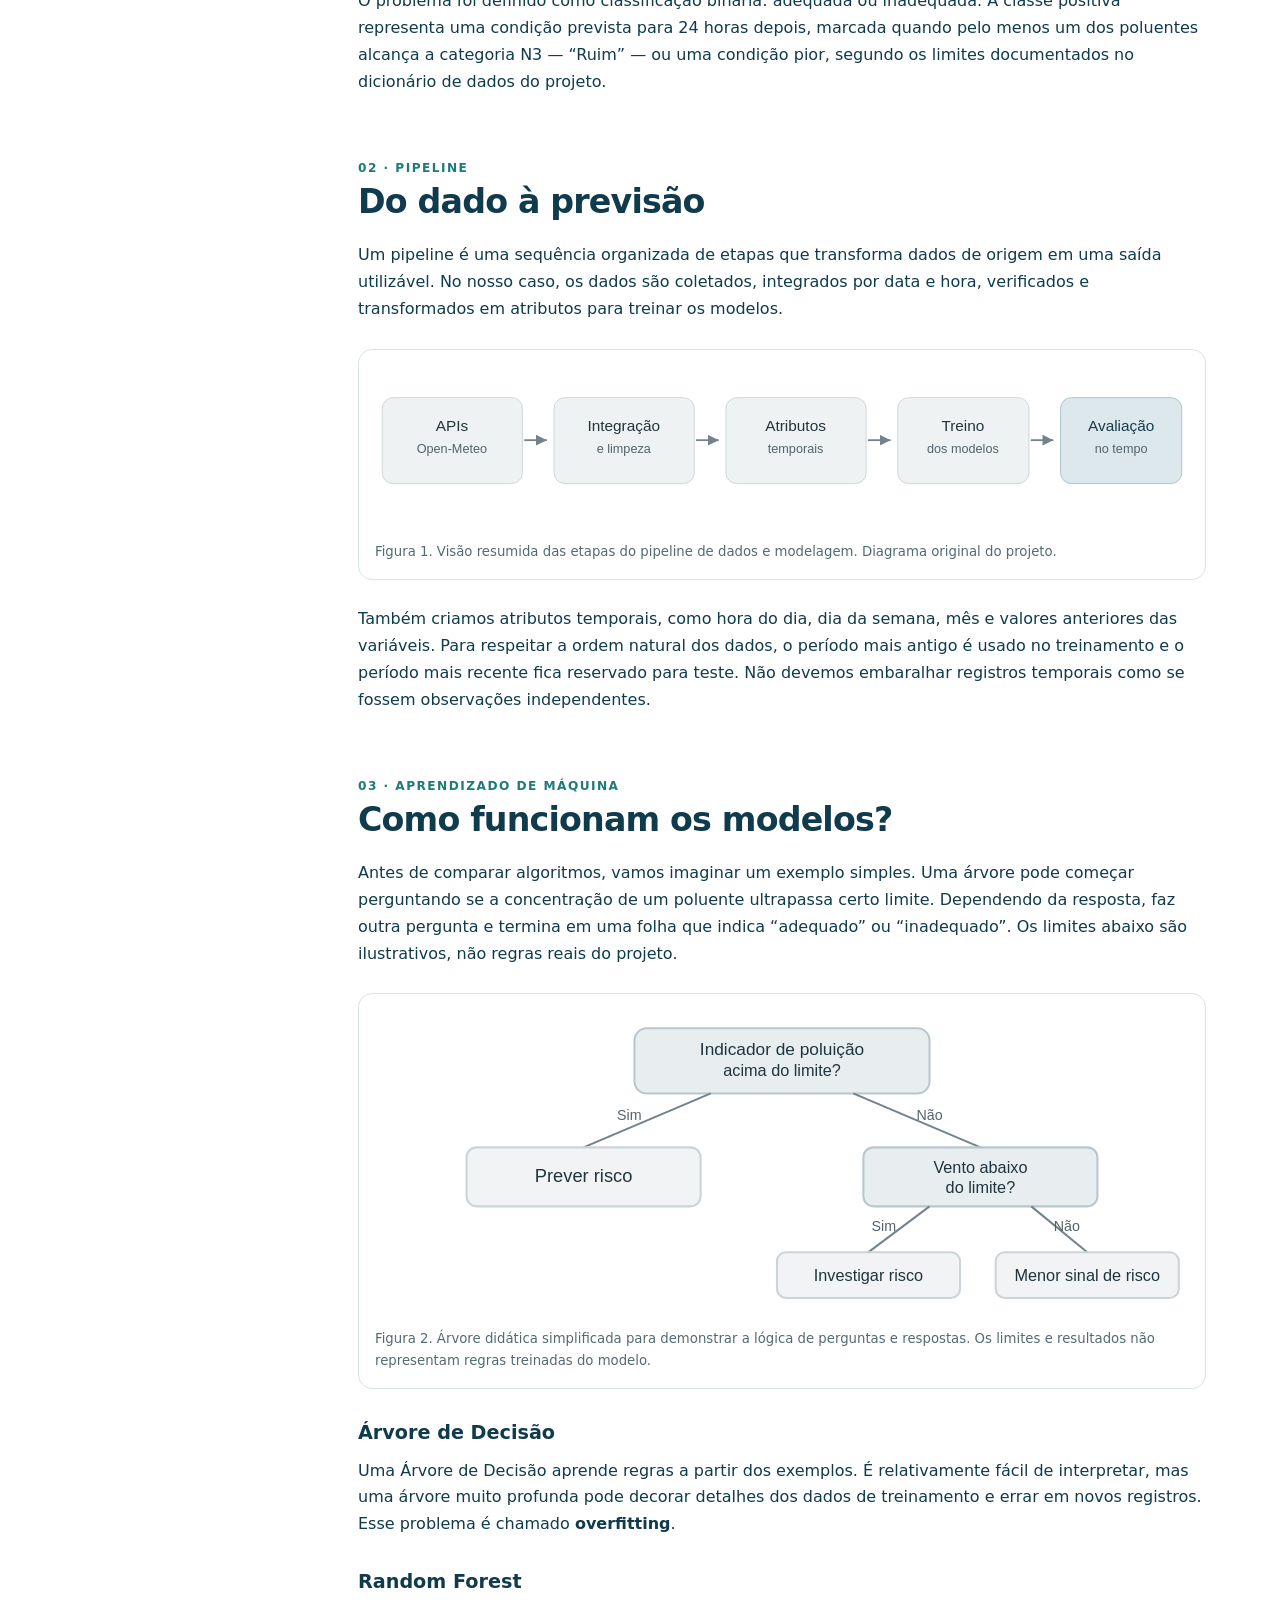
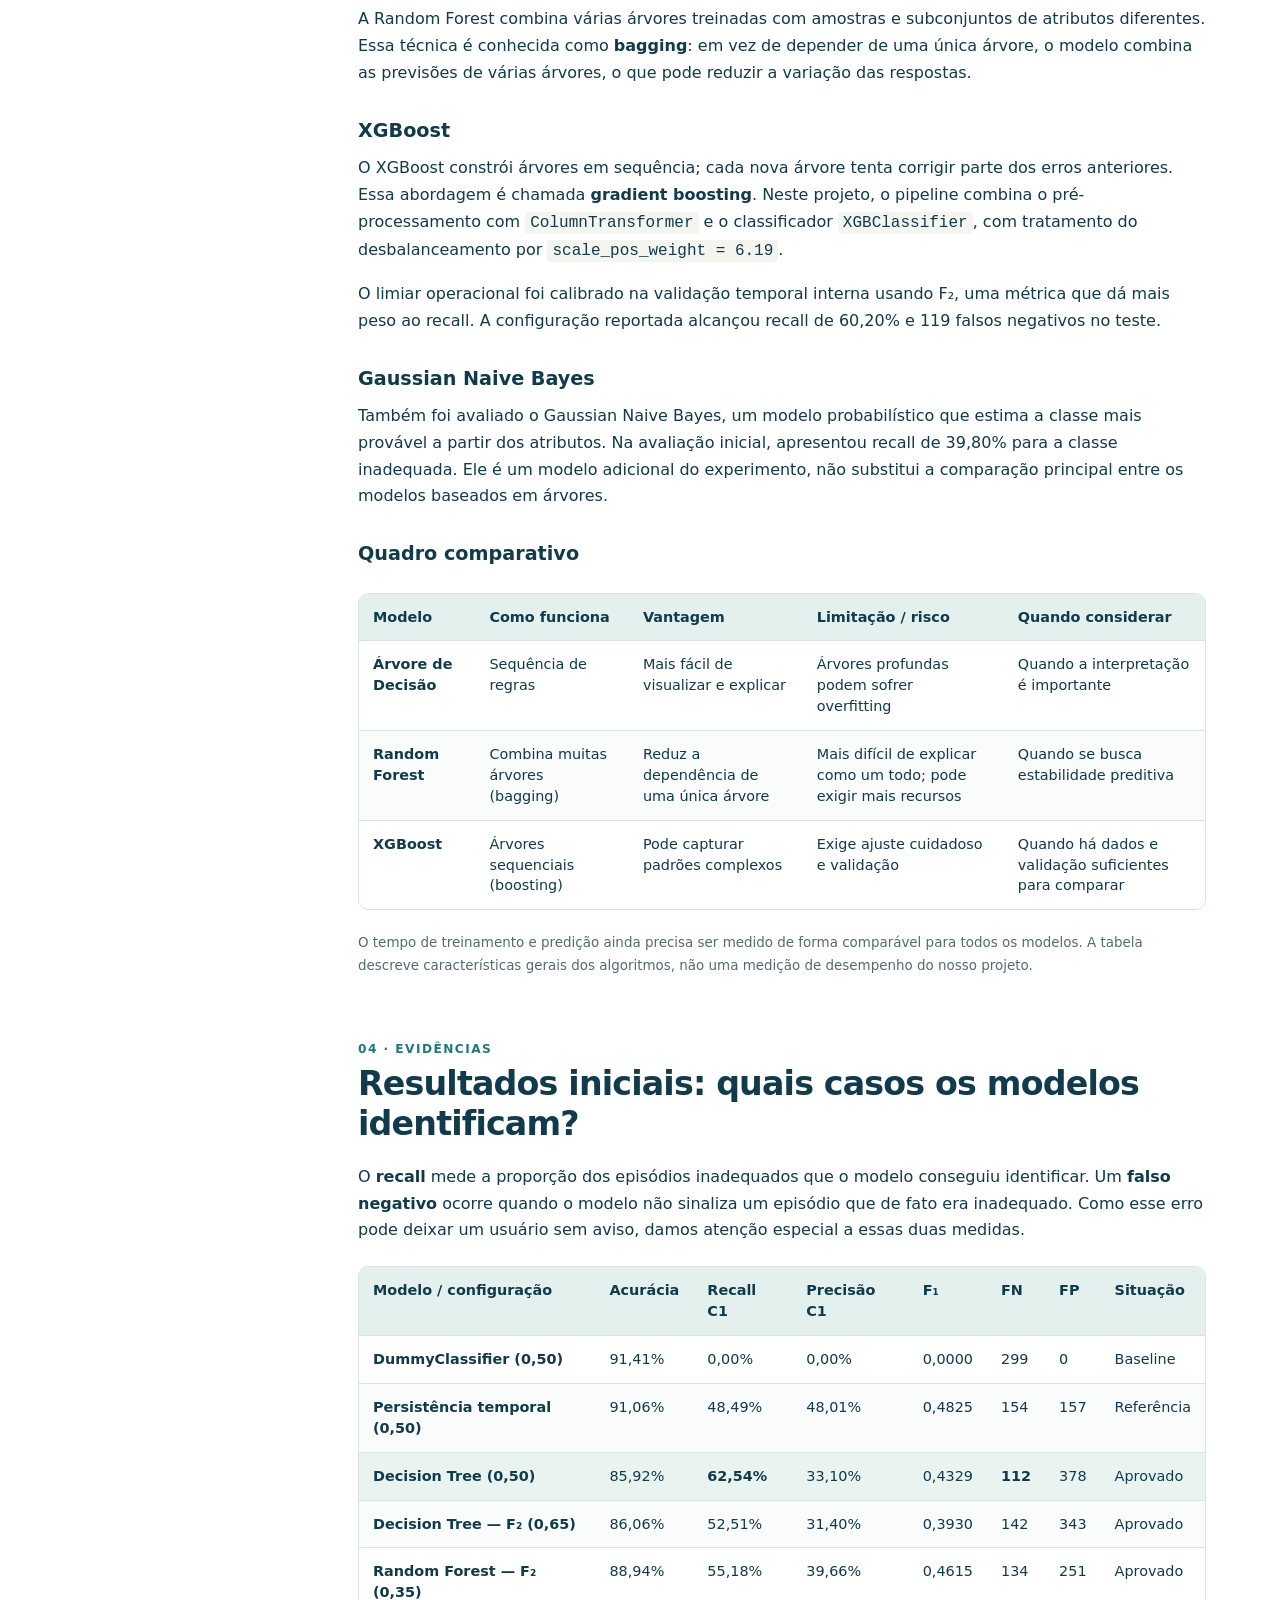
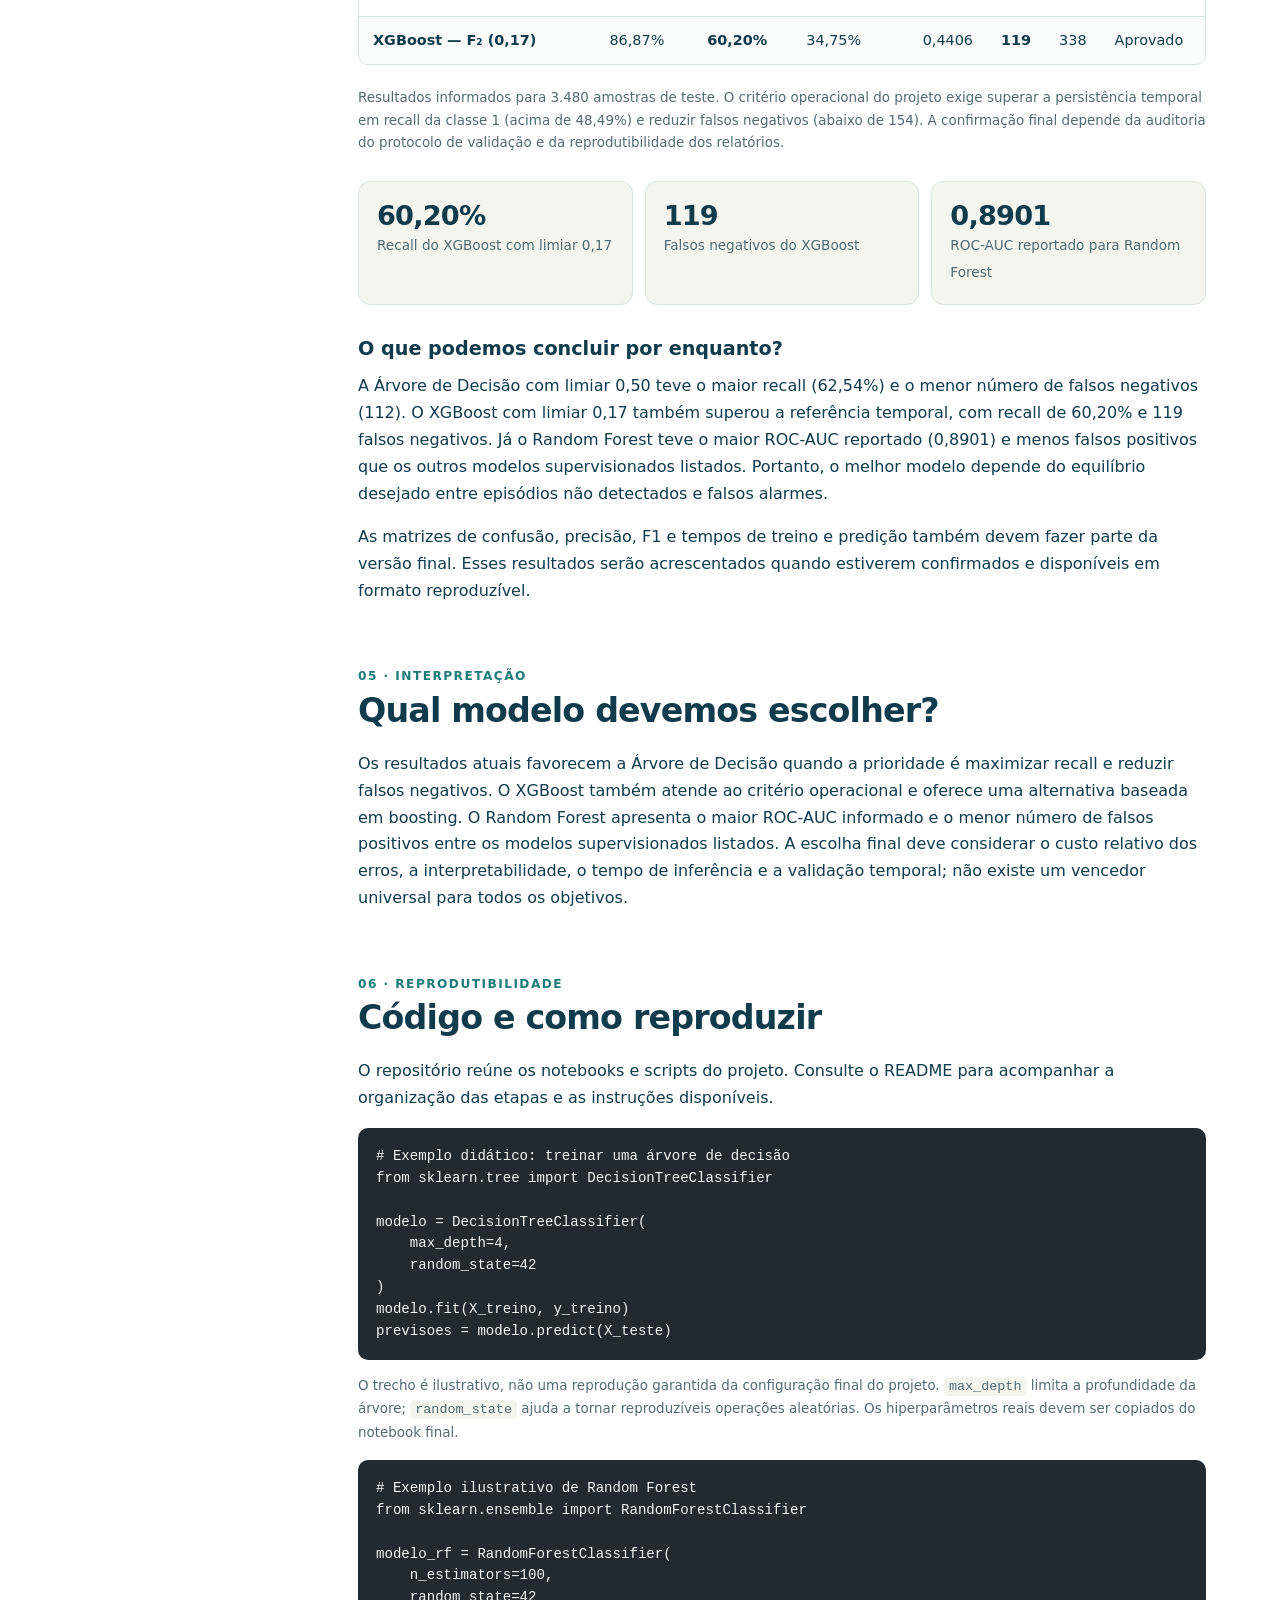
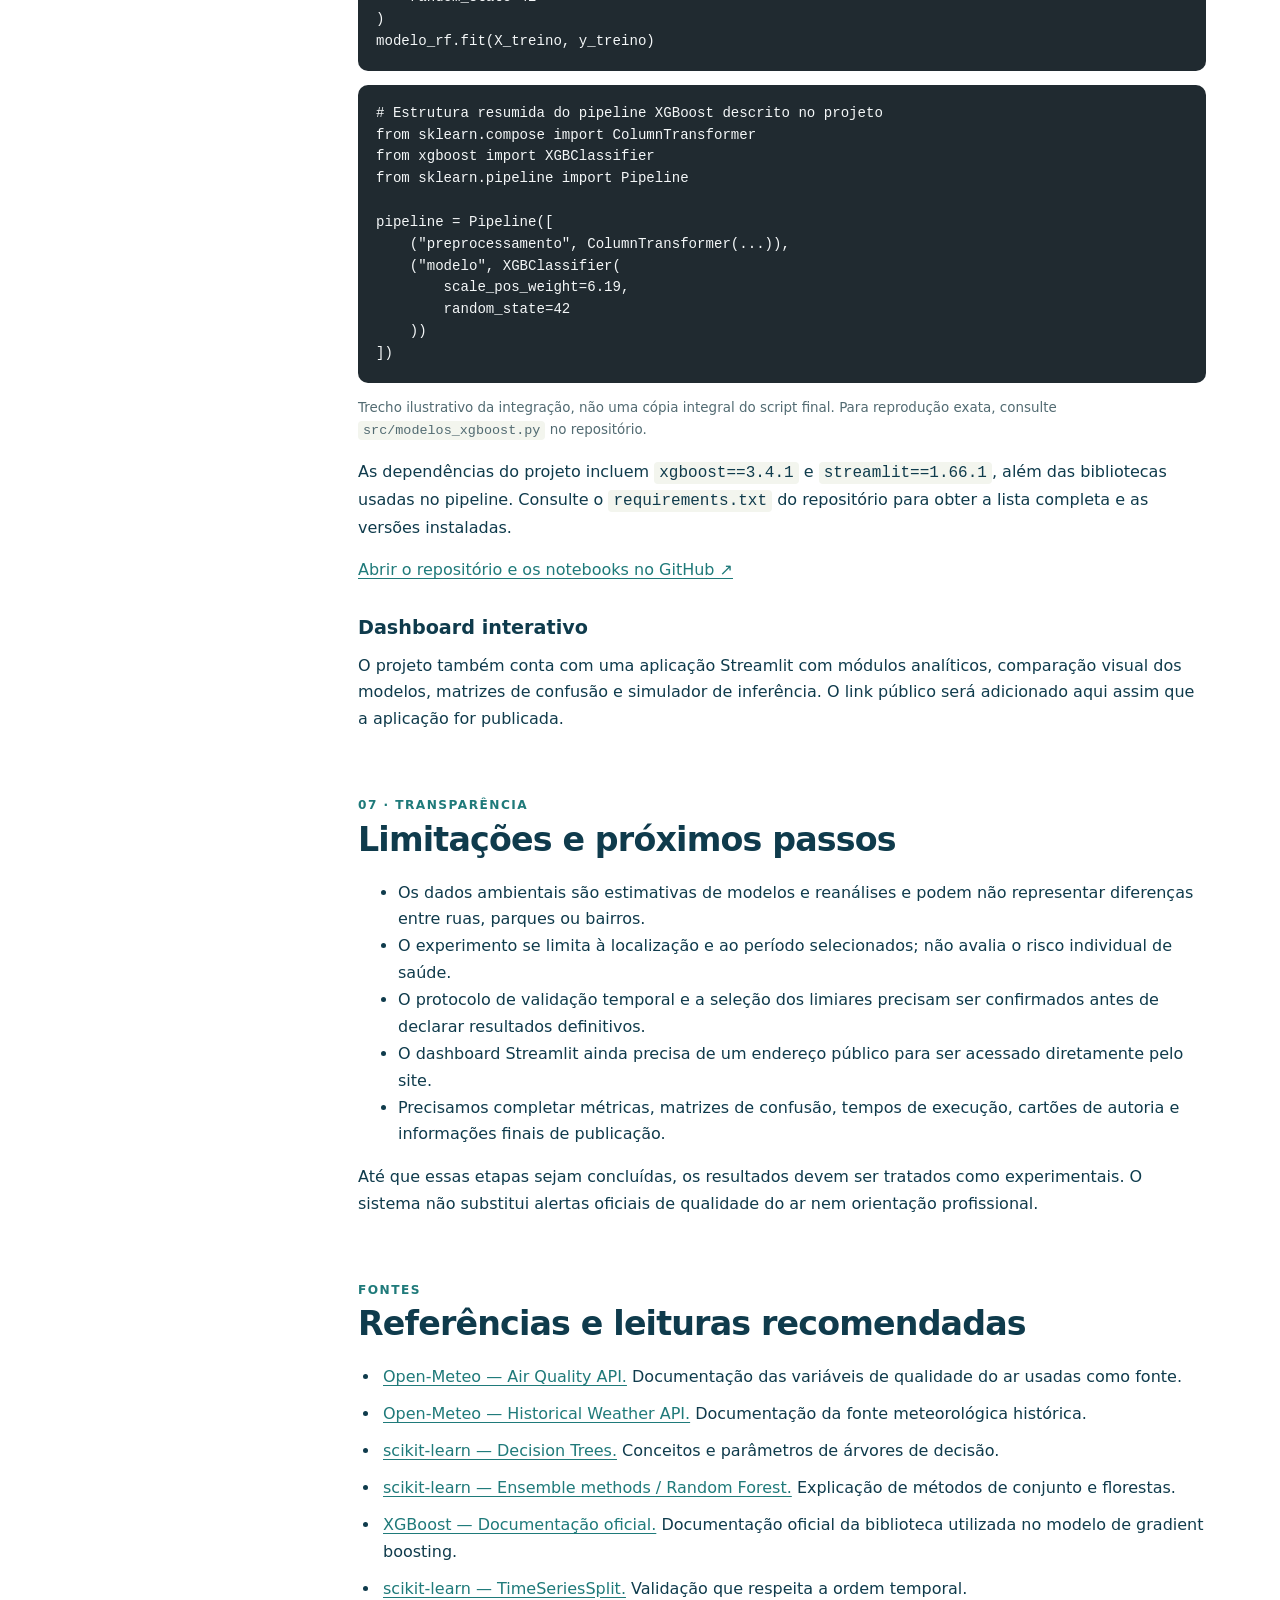
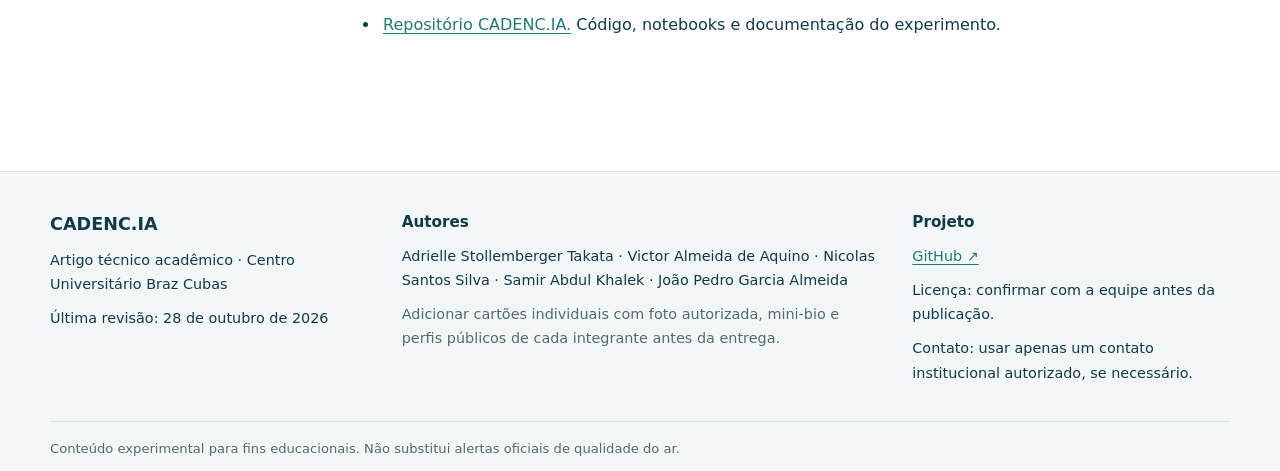
==== commit bdd54057: "atualização artigo pro github pages" ====
--- a/docs/artigo/docs/index.html
+++ b/docs/artigo/docs/index.html
@@ -3,17 +3,17 @@
 <head>
   <meta charset="utf-8">
   <meta name="viewport" content="width=device-width, initial-scale=1">
-  <meta name="description" content="Projeto acadêmico que investiga o uso de dados ambientais e aprendizado de máquina para antecipar períodos de qualidade do ar inadequada em São Paulo.">
-  <title>Inteligência Atmosférica | Previsão da qualidade do ar</title>
+  <meta name="description" content="CADENC.IA é um projeto de inteligência artificial para prever períodos de qualidade do ar inadequada em São Paulo.">
+  <title>CADENC.IA | O ritmo do ar</title>
   <link rel="stylesheet" href="assets/style.css">
 </head>
 <body>
   <a class="skip-link" href="#conteudo">Pular para o conteúdo</a>
   <header class="site-header">
     <div class="nav-wrap">
-      <a class="brand" href="#inicio" aria-label="Inteligência Atmosférica, início">
-        <span class="brand-mark" aria-hidden="true">IA</span>
-        <span>Inteligência Atmosférica</span>
+      <a class="brand" href="#inicio" aria-label="CADENC.IA, início">
+        <span class="brand-mark" aria-hidden="true">C.</span>
+        <span>CADENC<span class="brand-dot">.</span><span class="brand-ia">IA</span></span>
       </a>
       <button class="menu-toggle" aria-expanded="false" aria-controls="site-nav">Menu</button>
       <nav id="site-nav" aria-label="Navegação principal">
@@ -22,7 +22,7 @@
         <a href="#resultados">Resultados</a>
         <a href="#limitacoes">Limitações</a>
         <a class="nav-link" href="https://github.com/Adri22K/Projeto-TrilhaB" target="_blank" rel="noopener noreferrer">GitHub ↗</a>
-        <!-- Adicionar link do dashboard quando estiver publicado. -->
+        <!-- O link do Streamlit será incluído após a publicação do dashboard. -->
       </nav>
     </div>
   </header>
@@ -30,19 +30,19 @@
   <main id="conteudo">
     <section class="hero" id="inicio">
       <div class="hero-copy">
-        <p class="eyebrow">Mostra Tecnológica · Centro Universitário Braz Cubas</p>
-        <h1>Inteligência Atmosférica: IA aplicada à previsão da qualidade do ar em São Paulo</h1>
-        <p class="hero-lead">Podemos usar dados ambientais para antecipar períodos de qualidade do ar inadequada? Neste projeto, investigamos essa possibilidade com dados históricos e modelos de aprendizado de máquina.</p>
+        <p class="eyebrow">CADENC.IA · Mostra Tecnológica · Centro Universitário Braz Cubas</p>
+        <h1>CADENC.IA: o ritmo do ar</h1>
+        <p class="hero-lead">Como estará o ar nas próximas horas? O CADENC.IA investiga essa pergunta usando dados ambientais e modelos de aprendizado de máquina para prever períodos de qualidade do ar inadequada em São Paulo.</p>
         <div class="meta-line"><span>Publicado: <strong>28 out. 2026</strong></span><span>Última revisão: <strong>28 out. 2026</strong></span></div>
         <div class="hero-actions">
-          <a class="button button-primary" href="#resultados">Ver resultados iniciais</a>
+          <a class="button button-primary" href="#resultados">Conhecer os resultados</a>
           <a class="button button-secondary" href="https://github.com/Adri22K/Projeto-TrilhaB" target="_blank" rel="noopener noreferrer">Explorar repositório</a>
         </div>
       </div>
       <aside class="hero-note">
-        <span class="note-icon" aria-hidden="true">↗</span>
-        <h2>Uma estimativa, não um alerta oficial</h2>
-        <p>O projeto é experimental. As previsões não substituem dados oficiais, orientações de saúde ou informações de monitoramento local.</p>
+        <img class="hero-logo" src="assets/cadencia-logo-escura.png" alt="Logo CADENC.IA em fundo azul-petróleo, com pessoa correndo, linhas de vento e sol laranja">
+        <h2>Previsão para se movimentar melhor</h2>
+        <p>O CADENC.IA conecta previsão ambiental e movimento humano. Os resultados são experimentais e não substituem dados oficiais ou orientações de saúde.</p>
       </aside>
     </section>
 
@@ -91,7 +91,7 @@
           <p>Um pipeline é uma sequência organizada de etapas que transforma dados de origem em uma saída utilizável. No nosso caso, os dados são coletados, integrados por data e hora, verificados e transformados em atributos para treinar os modelos.</p>
           <figure class="diagram">
             <svg viewBox="0 0 900 180" role="img" aria-labelledby="pipeline-title pipeline-desc">
-              <title id="pipeline-title">Etapas do pipeline do Inteligência Atmosférica</title>
+              <title id="pipeline-title">Etapas do pipeline do CADENC.IA</title>
               <desc id="pipeline-desc">Fluxo da coleta em APIs públicas para integração e tratamento, criação de atributos, treinamento e avaliação temporal dos modelos.</desc>
               <defs><marker id="arrow" markerWidth="8" markerHeight="8" refX="6" refY="3" orient="auto"><path d="M0,0 L6,3 L0,6 Z" fill="#73838b"/></marker></defs>
               <g font-family="Arial, sans-serif" font-size="17" text-anchor="middle">
@@ -138,9 +138,9 @@
           <p>Uma Árvore de Decisão aprende regras a partir dos exemplos. É relativamente fácil de interpretar, mas uma árvore muito profunda pode decorar detalhes dos dados de treinamento e errar em novos registros. Esse problema é chamado <strong>overfitting</strong>.</p>
           <h3>Random Forest</h3>
           <p>A Random Forest combina várias árvores treinadas com amostras e subconjuntos de atributos diferentes. Essa técnica é conhecida como <strong>bagging</strong>: em vez de depender de uma única árvore, o modelo combina as previsões de várias árvores, o que pode reduzir a variação das respostas.</p>
-          <h3>XGBoost — em desenvolvimento</h3>
-          <p>O XGBoost constrói árvores em sequência; cada nova árvore tenta melhorar os erros que o conjunto anterior ainda comete. Essa abordagem é chamada <strong>boosting</strong>. A implementação e a avaliação deste modelo ainda estão em andamento no projeto.</p>
-          <div class="pending-box"><strong>Seção a completar:</strong> após os testes do XGBoost, inserir hiperparâmetros utilizados, efeito de cada configuração, métricas finais, tempo de execução e análise dos erros. Não há resultados finais de XGBoost publicados nesta versão.</div>
+          <h3>XGBoost</h3>
+          <p>O XGBoost constrói árvores em sequência; cada nova árvore tenta corrigir parte dos erros anteriores. Essa abordagem é chamada <strong>gradient boosting</strong>. Neste projeto, o pipeline combina o pré-processamento com <code>ColumnTransformer</code> e o classificador <code>XGBClassifier</code>, com tratamento do desbalanceamento por <code>scale_pos_weight = 6.19</code>.</p>
+          <p>O limiar operacional foi calibrado na validação temporal interna usando F₂, uma métrica que dá mais peso ao recall. A configuração reportada alcançou recall de 60,20% e 119 falsos negativos no teste.</p>
           <h3>Gaussian Naive Bayes</h3>
           <p>Também foi avaliado o Gaussian Naive Bayes, um modelo probabilístico que estima a classe mais provável a partir dos atributos. Na avaliação inicial, apresentou recall de 39,80% para a classe inadequada. Ele é um modelo adicional do experimento, não substitui a comparação principal entre os modelos baseados em árvores.</p>
           <h3>Quadro comparativo</h3>
@@ -163,27 +163,32 @@
           <p>O <strong>recall</strong> mede a proporção dos episódios inadequados que o modelo conseguiu identificar. Um <strong>falso negativo</strong> ocorre quando o modelo não sinaliza um episódio que de fato era inadequado. Como esse erro pode deixar um usuário sem aviso, damos atenção especial a essas duas medidas.</p>
           <div class="table-wrap">
             <table>
-              <thead><tr><th>Modelo / configuração</th><th>Recall da classe inadequada</th><th>Falsos negativos</th><th>Situação</th></tr></thead>
+              <thead><tr><th>Modelo / configuração</th><th>Acurácia</th><th>Recall C1</th><th>Precisão C1</th><th>F₁</th><th>FN</th><th>FP</th><th>Situação</th></tr></thead>
               <tbody>
-                <tr><th>DummyClassifier</th><td>0,00%</td><td>299</td><td>Referência inicial</td></tr>
-                <tr><th>Persistência temporal</th><td>48,49%</td><td>154</td><td>Referência inicial</td></tr>
-                <tr class="highlight"><th>Árvore de Decisão (limiar 0,50)</th><td><strong>62,54%</strong></td><td><strong>112</strong></td><td>Exploratório</td></tr>
-                <tr><th>Random Forest (limiar 0,35)</th><td>55,18%</td><td>134</td><td>Exploratório</td></tr>
-                <tr><th>Gaussian Naive Bayes</th><td>39,80%</td><td>180</td><td>Referência inicial</td></tr>
-                <tr class="pending-row"><th>XGBoost</th><td colspan="3">A preencher após a conclusão dos testes</td></tr>
+                <tr><th>DummyClassifier (0,50)</th><td>91,41%</td><td>0,00%</td><td>0,00%</td><td>0,0000</td><td>299</td><td>0</td><td>Baseline</td></tr>
+                <tr><th>Persistência temporal (0,50)</th><td>91,06%</td><td>48,49%</td><td>48,01%</td><td>0,4825</td><td>154</td><td>157</td><td>Referência</td></tr>
+                <tr class="highlight"><th>Decision Tree (0,50)</th><td>85,92%</td><td><strong>62,54%</strong></td><td>33,10%</td><td>0,4329</td><td><strong>112</strong></td><td>378</td><td>Aprovado</td></tr>
+                <tr><th>Decision Tree — F₂ (0,65)</th><td>86,06%</td><td>52,51%</td><td>31,40%</td><td>0,3930</td><td>142</td><td>343</td><td>Aprovado</td></tr>
+                <tr><th>Random Forest — F₂ (0,35)</th><td>88,94%</td><td>55,18%</td><td>39,66%</td><td>0,4615</td><td>134</td><td>251</td><td>Aprovado</td></tr>
+                <tr><th>XGBoost — F₂ (0,17)</th><td>86,87%</td><td><strong>60,20%</strong></td><td>34,75%</td><td>0,4406</td><td><strong>119</strong></td><td>338</td><td>Aprovado</td></tr>
               </tbody>
             </table>
           </div>
-          <p class="small-note">Nota metodológica: os valores são exploratórios e foram transcritos dos relatórios atuais do projeto. Antes de usá-los como comparação definitiva, é necessário confirmar que a escolha dos limiares ocorreu em validação temporal dentro do conjunto de treino, sem usar o teste final para selecionar a configuração.</p>
+          <p class="small-note">Resultados informados para 3.480 amostras de teste. O critério operacional do projeto exige superar a persistência temporal em recall da classe 1 (acima de 48,49%) e reduzir falsos negativos (abaixo de 154). A confirmação final depende da auditoria do protocolo de validação e da reprodutibilidade dos relatórios.</p>
+          <div class="stat-row">
+            <div class="stat"><strong>60,20%</strong><span>Recall do XGBoost com limiar 0,17</span></div>
+            <div class="stat"><strong>119</strong><span>Falsos negativos do XGBoost</span></div>
+            <div class="stat"><strong>0,8901</strong><span>ROC-AUC reportado para Random Forest</span></div>
+          </div>
           <h3>O que podemos concluir por enquanto?</h3>
-          <p>Entre as configurações listadas, a Árvore de Decisão apresentou o maior recall e o menor número de falsos negativos entre os modelos comparados nessa tabela. Isso é um sinal inicial promissor, mas ainda não basta para declarar um vencedor definitivo: precisamos validar o processo de seleção dos limiares e comparar todos os modelos no mesmo protocolo final.</p>
+          <p>A Árvore de Decisão com limiar 0,50 teve o maior recall (62,54%) e o menor número de falsos negativos (112). O XGBoost com limiar 0,17 também superou a referência temporal, com recall de 60,20% e 119 falsos negativos. Já o Random Forest teve o maior ROC-AUC reportado (0,8901) e menos falsos positivos que os outros modelos supervisionados listados. Portanto, o melhor modelo depende do equilíbrio desejado entre episódios não detectados e falsos alarmes.</p>
           <p>As matrizes de confusão, precisão, F1 e tempos de treino e predição também devem fazer parte da versão final. Esses resultados serão acrescentados quando estiverem confirmados e disponíveis em formato reproduzível.</p>
         </section>
 
         <section id="recomendacao">
           <p class="section-kicker">05 · Interpretação</p>
           <h2>Qual modelo devemos escolher?</h2>
-          <p>Neste estágio, não declaramos uma escolha final. A Árvore de Decisão lidera os resultados exploratórios listados em recall, mas a recomendação definitiva deve considerar também falsos positivos, falsos negativos, F1, latência, interpretabilidade e a validação temporal. O modelo mais adequado é aquele que atende melhor ao objetivo do alerta com evidências reproduzíveis — não necessariamente o algoritmo mais complexo.</p>
+          <p>Os resultados atuais favorecem a Árvore de Decisão quando a prioridade é maximizar recall e reduzir falsos negativos. O XGBoost também atende ao critério operacional e oferece uma alternativa baseada em boosting. O Random Forest apresenta o maior ROC-AUC informado e o menor número de falsos positivos entre os modelos supervisionados listados. A escolha final deve considerar o custo relativo dos erros, a interpretabilidade, o tempo de inferência e a validação temporal; não existe um vencedor universal para todos os objetivos.</p>
         </section>
 
         <section id="reproducao">
@@ -208,11 +213,23 @@
     random_state=42
 )
 modelo_rf.fit(X_treino, y_treino)</code></pre>
-          <div class="pending-box"><strong>XGBoost:</strong> inserir um trecho de código correspondente à implementação real depois que o treinamento e a seleção de hiperparâmetros forem concluídos.</div>
-          <p>O arquivo <code>requirements.txt</code> do ZIP atual registra, entre outras, as versões de pandas 2.2.3, NumPy 2.3.5 e scikit-learn 1.8.0. As versões e instruções de reprodução devem ser conferidas novamente antes da publicação definitiva.</p>
+          <pre><code># Estrutura resumida do pipeline XGBoost descrito no projeto
+from sklearn.compose import ColumnTransformer
+from xgboost import XGBClassifier
+from sklearn.pipeline import Pipeline
+
+pipeline = Pipeline([
+    ("preprocessamento", ColumnTransformer(...)),
+    ("modelo", XGBClassifier(
+        scale_pos_weight=6.19,
+        random_state=42
+    ))
+])</code></pre>
+          <p class="small-note">Trecho ilustrativo da integração, não uma cópia integral do script final. Para reprodução exata, consulte <code>src/modelos_xgboost.py</code> no repositório.</p>
+          <p>As dependências do projeto incluem <code>xgboost==3.4.1</code> e <code>streamlit==1.66.1</code>, além das bibliotecas usadas no pipeline. Consulte o <code>requirements.txt</code> do repositório para obter a lista completa e as versões instaladas.</p>
           <p><a class="text-link" href="https://github.com/Adri22K/Projeto-TrilhaB" target="_blank" rel="noopener noreferrer">Abrir o repositório e os notebooks no GitHub ↗</a></p>
-          <h3>API e dashboard</h3>
-          <p>Na versão do repositório usada para preparar esta página, não foi confirmado um endpoint próprio de previsão nem um endereço público de dashboard. Por isso, não incluímos uma requisição ou resposta fictícia. Quando a interface estiver publicada, esta seção deve receber o link e um exemplo real de entrada e saída.</p>
+          <h3>Dashboard interativo</h3>
+          <p>O projeto também conta com uma aplicação Streamlit com módulos analíticos, comparação visual dos modelos, matrizes de confusão e simulador de inferência. O link público será adicionado aqui assim que a aplicação for publicada.</p>
         </section>
 
         <section id="limitacoes">
@@ -222,7 +239,7 @@
             <li>Os dados ambientais são estimativas de modelos e reanálises e podem não representar diferenças entre ruas, parques ou bairros.</li>
             <li>O experimento se limita à localização e ao período selecionados; não avalia o risco individual de saúde.</li>
             <li>O protocolo de validação temporal e a seleção dos limiares precisam ser confirmados antes de declarar resultados definitivos.</li>
-            <li>O XGBoost ainda está em desenvolvimento, e seus resultados serão incluídos após a avaliação.</li>
+            <li>O dashboard Streamlit ainda precisa de um endereço público para ser acessado diretamente pelo site.</li>
             <li>Precisamos completar métricas, matrizes de confusão, tempos de execução, cartões de autoria e informações finais de publicação.</li>
           </ul>
           <p>Até que essas etapas sejam concluídas, os resultados devem ser tratados como experimentais. O sistema não substitui alertas oficiais de qualidade do ar nem orientação profissional.</p>
@@ -236,9 +253,9 @@
             <li><a href="https://open-meteo.com/en/docs/historical-weather-api" target="_blank" rel="noopener noreferrer">Open-Meteo — Historical Weather API.</a> Documentação da fonte meteorológica histórica.</li>
             <li><a href="https://scikit-learn.org/stable/modules/tree.html" target="_blank" rel="noopener noreferrer">scikit-learn — Decision Trees.</a> Conceitos e parâmetros de árvores de decisão.</li>
             <li><a href="https://scikit-learn.org/stable/modules/ensemble.html#forest" target="_blank" rel="noopener noreferrer">scikit-learn — Ensemble methods / Random Forest.</a> Explicação de métodos de conjunto e florestas.</li>
-            <li><a href="https://xgboost.readthedocs.io/" target="_blank" rel="noopener noreferrer">XGBoost — Documentação oficial.</a> Referência para completar a seção quando o modelo for avaliado.</li>
+            <li><a href="https://xgboost.readthedocs.io/" target="_blank" rel="noopener noreferrer">XGBoost — Documentação oficial.</a> Documentação oficial da biblioteca utilizada no modelo de gradient boosting.</li>
             <li><a href="https://scikit-learn.org/stable/modules/generated/sklearn.model_selection.TimeSeriesSplit.html" target="_blank" rel="noopener noreferrer">scikit-learn — TimeSeriesSplit.</a> Validação que respeita a ordem temporal.</li>
-            <li><a href="https://github.com/Adri22K/Projeto-TrilhaB" target="_blank" rel="noopener noreferrer">Repositório Inteligência Atmosférica.</a> Código, notebooks e documentação do experimento.</li>
+            <li><a href="https://github.com/Adri22K/Projeto-TrilhaB" target="_blank" rel="noopener noreferrer">Repositório CADENC.IA.</a> Código, notebooks e documentação do experimento.</li>
           </ul>
         </section>
       </article>
@@ -248,7 +265,7 @@
   <footer class="site-footer">
     <div class="footer-grid">
       <div>
-        <h2>Inteligência Atmosférica</h2>
+        <h2>CADENC.IA</h2>
         <p>Artigo técnico acadêmico · Centro Universitário Braz Cubas</p>
         <p>Última revisão: 28 de outubro de 2026</p>
       </div>
--- a/docs/artigo/docs/assets/style.css
+++ b/docs/artigo/docs/assets/style.css
@@ -1,13 +1,13 @@
-/* Inteligência Atmosférica — estilos responsivos para GitHub Pages */
+/* CADENC.IA — estilos responsivos para GitHub Pages */
 :root {
-  --ink: #1e2a30;
-  --muted: #5c6b72;
-  --line: #d9e0e3;
+  --ink: #0f3b4c;
+  --muted: #526b72;
+  --line: #d9e5e3;
   --paper: #ffffff;
-  --soft: #f4f7f8;
-  --soft-blue: #e8f0f3;
-  --accent: #28566a;
-  --accent-dark: #183b4a;
+  --soft: #f3f5ee;
+  --soft-blue: #e3f0ed;
+  --accent: #1f7a7a;
+  --accent-dark: #0f3b4c;
   --warning: #f6f2e9;
   --max: 1180px;
 }
@@ -22,7 +22,10 @@
 .site-header { background: rgba(255,255,255,.97); border-bottom: 1px solid var(--line); position: sticky; top: 0; z-index: 20; }
 .nav-wrap { max-width: var(--max); margin: auto; padding: 12px 24px; display: flex; gap: 24px; align-items: center; justify-content: space-between; }
 .brand { display: flex; align-items: center; gap: 10px; color: var(--ink); font-weight: 750; text-decoration: none; white-space: nowrap; }
-.brand-mark { display: grid; place-items: center; width: 36px; height: 36px; border-radius: 10px; background: var(--accent-dark); color: white; font-size: 13px; letter-spacing: .04em; }
+.brand-mark { display: grid; place-items: center; width: 36px; height: 36px; border-radius: 10px; background: var(--accent-dark); color: #8fc7b7; font-size: 13px; letter-spacing: .04em; }
+.brand-dot { color: #ff9f5a; }
+.brand-ia { color: #1f7a7a; }
+.hero-logo { display: block; width: min(100%, 230px); height: auto; margin: 0 auto 16px; border-radius: 14px; }
 #site-nav { display: flex; align-items: center; gap: 18px; }
 #site-nav a { font-size: .88rem; text-decoration: none; color: var(--muted); }
 #site-nav a:hover { color: var(--accent-dark); }
@@ -72,7 +75,7 @@
 thead th { background: var(--soft-blue); font-weight: 750; }
 tbody tr:nth-child(even) { background: #fafbfb; }
 tbody tr:last-child th, tbody tr:last-child td { border-bottom: 0; }
-.highlight { background: #f1f5f6 !important; }
+.highlight { background: #e9f3ef !important; }
 .pending-row { color: var(--muted); font-style: italic; }
 pre { overflow-x: auto; padding: 18px; border-radius: 10px; background: #202a30; color: #f4f7f8; line-height: 1.55; font-size: .88rem; }
 code { font-family: ui-monospace, SFMono-Regular, Menlo, Consolas, monospace; }
